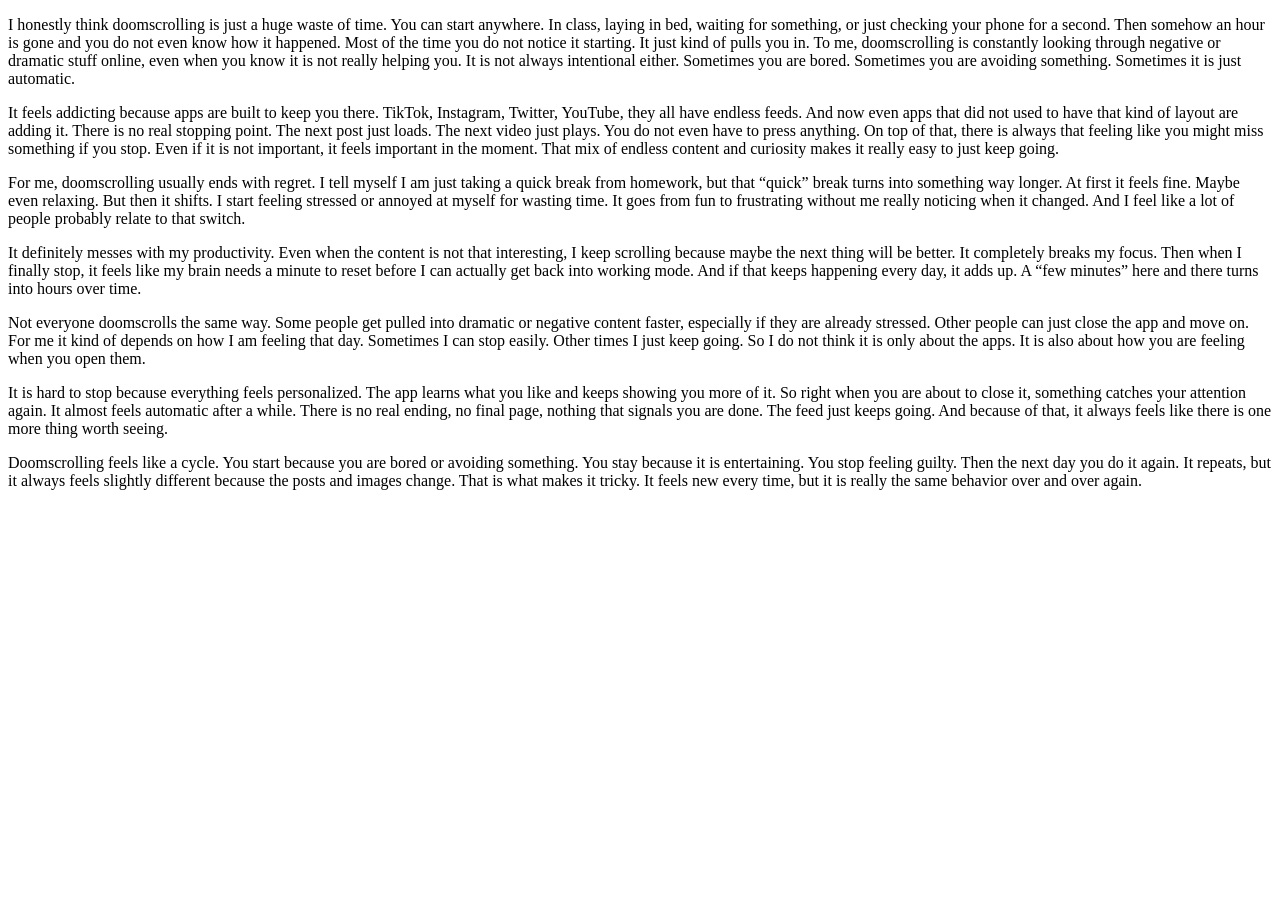
==== index.html @ 5545bef4 "add index.html with initial content on doomscrolling; create random.html for navigation" ====
<!DOCTYPE html>
<html lang="en">

<head>
    <meta charset="UTF-8">
    <meta name="viewport" content="width=device-width, initial-scale=1.0">
    <title>Website Title</title>
    <link rel="stylesheet" href="style.css">
</head>

<body>
    <p>
        I honestly think doomscrolling is just a huge waste of time. You can start anywhere. In class, laying in bed,
        waiting for something, or just checking your phone for a second. Then somehow an hour is gone and you do not
        even
        know how it happened. Most of the time you do not notice it starting. It just kind of pulls you in. To me,
        doomscrolling is constantly looking through negative or dramatic stuff online, even when you know it is not
        really
        helping you. It is not always intentional either. Sometimes you are bored. Sometimes you are avoiding something.
        Sometimes it is just automatic.
    </p>


    <p>
        It feels addicting because apps are built to keep you there. TikTok, Instagram, Twitter, YouTube, they all have
        endless feeds. And now even apps that did not used to have that kind of layout are adding it. There is no real
        stopping point. The next post just loads. The next video just plays. You do not even have to press anything. On
        top
        of that, there is always that feeling like you might miss something if you stop. Even if it is not important, it
        feels important in the moment. That mix of endless content and curiosity makes it really easy to just keep
        going.
    </p>

    <p>
        For me, doomscrolling usually ends with regret. I tell myself I am just taking a quick break from homework, but
        that
        “quick” break turns into something way longer. At first it feels fine. Maybe even relaxing. But then it shifts.
        I
        start feeling stressed or annoyed at myself for wasting time. It goes from fun to frustrating without me really
        noticing when it changed. And I feel like a lot of people probably relate to that switch.
    </p>




    <p>
        It definitely messes with my productivity. Even when the content is not that interesting, I keep scrolling
        because
        maybe the next thing will be better. It completely breaks my focus. Then when I finally stop, it feels like my
        brain
        needs a minute to reset before I can actually get back into working mode. And if that keeps happening every day,
        it
        adds up. A “few minutes” here and there turns into hours over time.

    </p>


    <p>
        Not everyone doomscrolls the same way. Some people get pulled into dramatic or negative content faster,
        especially
        if they are already stressed. Other people can just close the app and move on. For me it kind of depends on how
        I am
        feeling that day. Sometimes I can stop easily. Other times I just keep going. So I do not think it is only about
        the
        apps. It is also about how you are feeling when you open them.

    </p>


    <p>
        It is hard to stop because everything feels personalized. The app learns what you like and keeps showing you
        more of
        it. So right when you are about to close it, something catches your attention again. It almost feels automatic
        after
        a while. There is no real ending, no final page, nothing that signals you are done. The feed just keeps going.
        And
        because of that, it always feels like there is one more thing worth seeing.
    </p>

    <p>
        Doomscrolling feels like a cycle. You start because you are bored or avoiding something. You stay because it is
        entertaining. You stop feeling guilty. Then the next day you do it again. It repeats, but it always feels
        slightly
        different because the posts and images change. That is what makes it tricky. It feels new every time, but it is
        really the same behavior over and over again.
    </p>


</body>

</html>
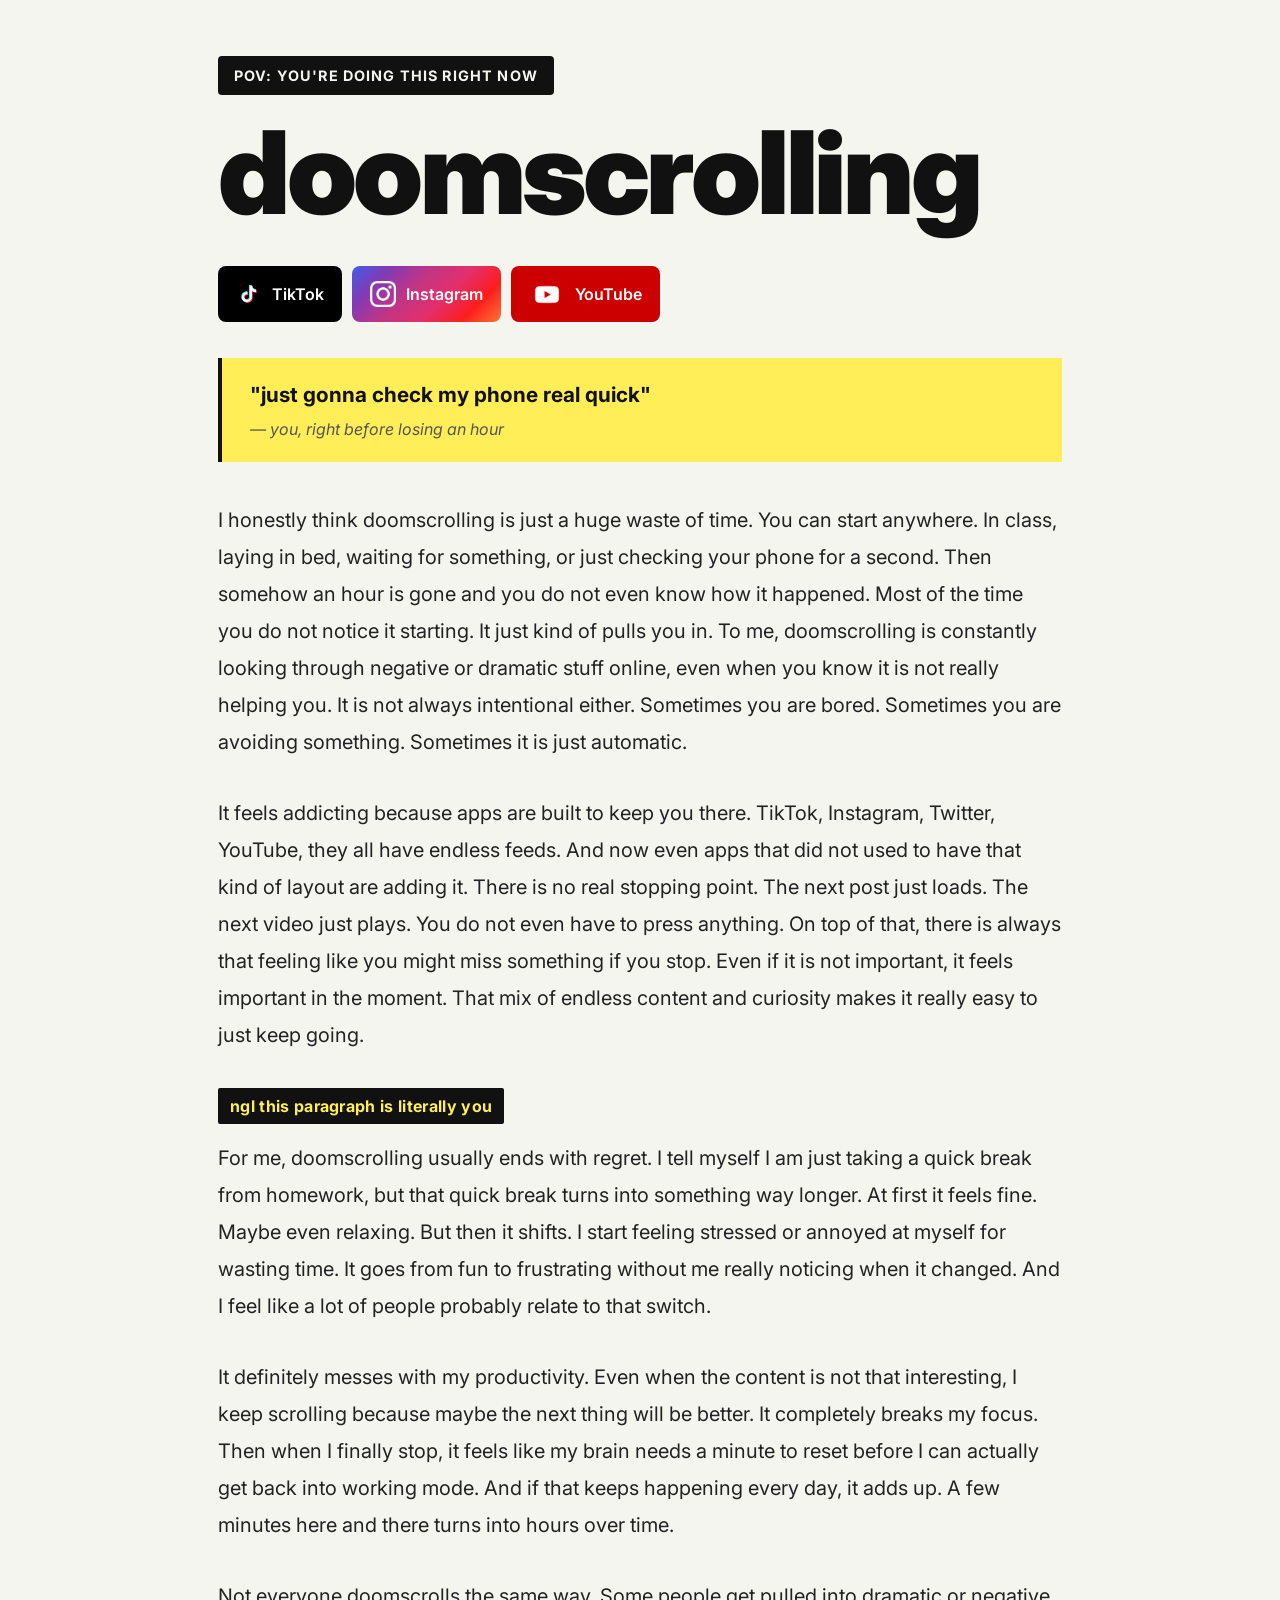
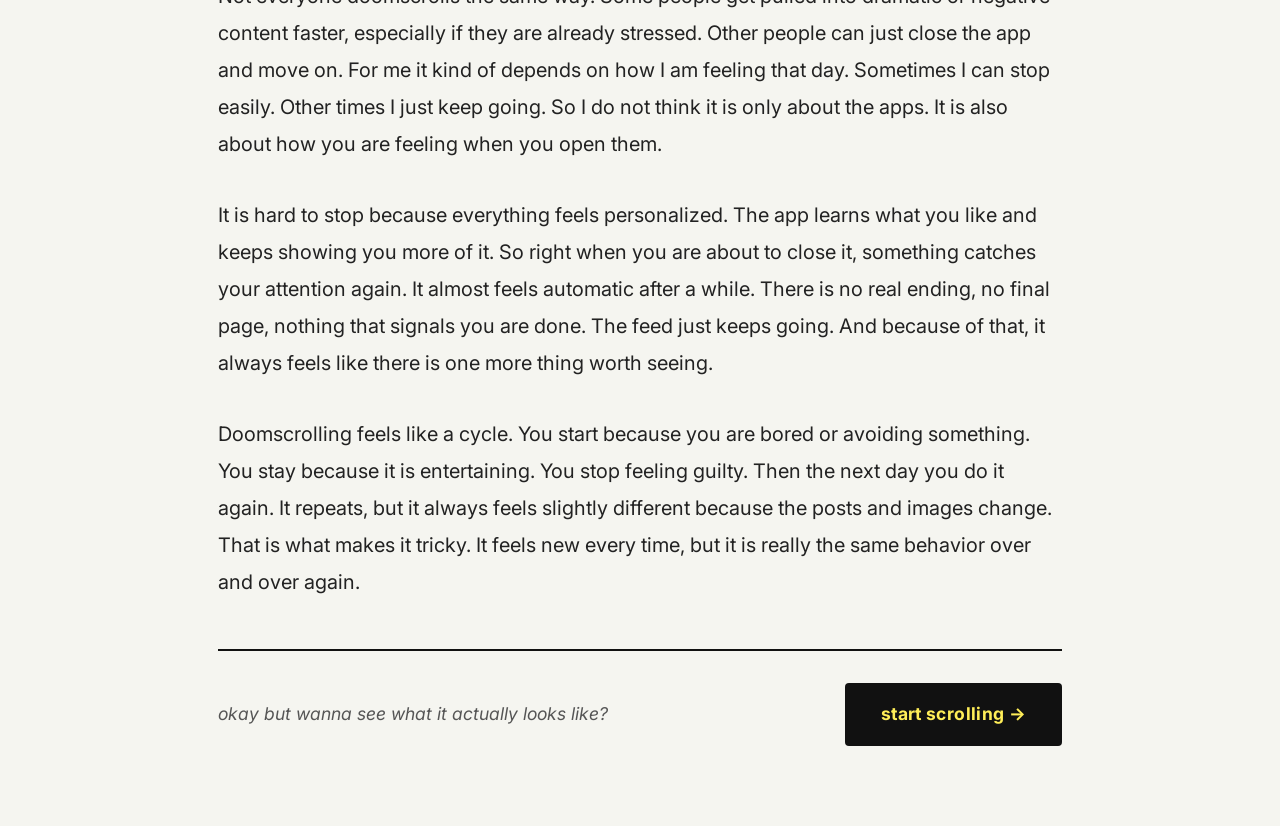
==== commit 1c84d92a: "Add new features and styles for random content generation - Added logos for TikTok and YouTube. - Cr" ====
--- a/index.html
+++ b/index.html
@@ -1,91 +1,103 @@
 <!DOCTYPE html>
 <html lang="en">
-
 <head>
     <meta charset="UTF-8">
     <meta name="viewport" content="width=device-width, initial-scale=1.0">
-    <title>Website Title</title>
+    <title>doomscrolling</title>
     <link rel="stylesheet" href="style.css">
 </head>
+<body>
 
-<body>
-    <p>
-        I honestly think doomscrolling is just a huge waste of time. You can start anywhere. In class, laying in bed,
-        waiting for something, or just checking your phone for a second. Then somehow an hour is gone and you do not
-        even
-        know how it happened. Most of the time you do not notice it starting. It just kind of pulls you in. To me,
-        doomscrolling is constantly looking through negative or dramatic stuff online, even when you know it is not
-        really
-        helping you. It is not always intentional either. Sometimes you are bored. Sometimes you are avoiding something.
-        Sometimes it is just automatic.
-    </p>
+    <div class="page">
 
+        <div class="top-label">pov: you're doing this right now</div>
 
-    <p>
-        It feels addicting because apps are built to keep you there. TikTok, Instagram, Twitter, YouTube, they all have
-        endless feeds. And now even apps that did not used to have that kind of layout are adding it. There is no real
-        stopping point. The next post just loads. The next video just plays. You do not even have to press anything. On
-        top
-        of that, there is always that feeling like you might miss something if you stop. Even if it is not important, it
-        feels important in the moment. That mix of endless content and curiosity makes it really easy to just keep
-        going.
-    </p>
+        <h1>doomscrolling</h1>
 
-    <p>
-        For me, doomscrolling usually ends with regret. I tell myself I am just taking a quick break from homework, but
-        that
-        “quick” break turns into something way longer. At first it feels fine. Maybe even relaxing. But then it shifts.
-        I
-        start feeling stressed or annoyed at myself for wasting time. It goes from fun to frustrating without me really
-        noticing when it changed. And I feel like a lot of people probably relate to that switch.
-    </p>
+        <div class="logos">
+            <div class="app-badge tiktok">
+                <img src="logo/tictok.png" alt="TikTok">
+                TikTok
+            </div>
+            <div class="app-badge instagram">
+                <img src="logo/instagram.png" alt="Instagram">
+                Instagram
+            </div>
+            <div class="app-badge youtube">
+                <img src="logo/youtube.png" alt="YouTube">
+                YouTube
+            </div>
+        </div>
 
+        <div class="callout">
+            "just gonna check my phone real quick"
+            <span class="callout-sub">— you, right before losing an hour</span>
+        </div>
 
+        <div class="essay">
 
+            <p>
+                I honestly think doomscrolling is just a huge waste of time. You can start anywhere. In class, laying in bed,
+                waiting for something, or just checking your phone for a second. Then somehow an hour is gone and you do not
+                even know how it happened. Most of the time you do not notice it starting. It just kind of pulls you in. To me,
+                doomscrolling is constantly looking through negative or dramatic stuff online, even when you know it is not really
+                helping you. It is not always intentional either. Sometimes you are bored. Sometimes you are avoiding something.
+                Sometimes it is just automatic.
+            </p>
 
-    <p>
-        It definitely messes with my productivity. Even when the content is not that interesting, I keep scrolling
-        because
-        maybe the next thing will be better. It completely breaks my focus. Then when I finally stop, it feels like my
-        brain
-        needs a minute to reset before I can actually get back into working mode. And if that keeps happening every day,
-        it
-        adds up. A “few minutes” here and there turns into hours over time.
+            <p>
+                It feels addicting because apps are built to keep you there. TikTok, Instagram, Twitter, YouTube, they all have
+                endless feeds. And now even apps that did not used to have that kind of layout are adding it. There is no real
+                stopping point. The next post just loads. The next video just plays. You do not even have to press anything. On
+                top of that, there is always that feeling like you might miss something if you stop. Even if it is not important, it
+                feels important in the moment. That mix of endless content and curiosity makes it really easy to just keep going.
+            </p>
 
-    </p>
+            <div class="inline-meme">ngl this paragraph is literally you</div>
 
+            <p>
+                For me, doomscrolling usually ends with regret. I tell myself I am just taking a quick break from homework, but
+                that quick break turns into something way longer. At first it feels fine. Maybe even relaxing. But then it shifts.
+                I start feeling stressed or annoyed at myself for wasting time. It goes from fun to frustrating without me really
+                noticing when it changed. And I feel like a lot of people probably relate to that switch.
+            </p>
 
-    <p>
-        Not everyone doomscrolls the same way. Some people get pulled into dramatic or negative content faster,
-        especially
-        if they are already stressed. Other people can just close the app and move on. For me it kind of depends on how
-        I am
-        feeling that day. Sometimes I can stop easily. Other times I just keep going. So I do not think it is only about
-        the
-        apps. It is also about how you are feeling when you open them.
+            <p>
+                It definitely messes with my productivity. Even when the content is not that interesting, I keep scrolling because
+                maybe the next thing will be better. It completely breaks my focus. Then when I finally stop, it feels like my brain
+                needs a minute to reset before I can actually get back into working mode. And if that keeps happening every day, it
+                adds up. A few minutes here and there turns into hours over time.
+            </p>
 
-    </p>
+            <p>
+                Not everyone doomscrolls the same way. Some people get pulled into dramatic or negative content faster,
+                especially if they are already stressed. Other people can just close the app and move on. For me it kind of depends
+                on how I am feeling that day. Sometimes I can stop easily. Other times I just keep going. So I do not think it is
+                only about the apps. It is also about how you are feeling when you open them.
+            </p>
 
+            <p>
+                It is hard to stop because everything feels personalized. The app learns what you like and keeps showing you more
+                of it. So right when you are about to close it, something catches your attention again. It almost feels automatic
+                after a while. There is no real ending, no final page, nothing that signals you are done. The feed just keeps going.
+                And because of that, it always feels like there is one more thing worth seeing.
+            </p>
 
-    <p>
-        It is hard to stop because everything feels personalized. The app learns what you like and keeps showing you
-        more of
-        it. So right when you are about to close it, something catches your attention again. It almost feels automatic
-        after
-        a while. There is no real ending, no final page, nothing that signals you are done. The feed just keeps going.
-        And
-        because of that, it always feels like there is one more thing worth seeing.
-    </p>
+            <p>
+                Doomscrolling feels like a cycle. You start because you are bored or avoiding something. You stay because it is
+                entertaining. You stop feeling guilty. Then the next day you do it again. It repeats, but it always feels slightly
+                different because the posts and images change. That is what makes it tricky. It feels new every time, but it is
+                really the same behavior over and over again.
+            </p>
 
-    <p>
-        Doomscrolling feels like a cycle. You start because you are bored or avoiding something. You stay because it is
-        entertaining. You stop feeling guilty. Then the next day you do it again. It repeats, but it always feels
-        slightly
-        different because the posts and images change. That is what makes it tricky. It feels new every time, but it is
-        really the same behavior over and over again.
-    </p>
+        </div>
 
+        <div class="bottom-cta">
+            <p class="cta-label">okay but wanna see what it actually looks like?</p>
+            <a href="random.html" class="next-btn">start scrolling →</a>
+        </div>
+
+    </div>
 
 </body>
-
-</html>+</html>
--- a/style.css
+++ b/style.css
@@ -0,0 +1,166 @@
+@import url('https://fonts.googleapis.com/css2?family=Inter:ital,wght@0,400;0,500;0,700;0,900;1,400&display=swap');
+
+*,
+*::before,
+*::after {
+    box-sizing: border-box;
+    margin: 0;
+    padding: 0;
+}
+
+body {
+    background: #f5f5f0;
+    color: #111;
+    font-family: 'Inter', system-ui, sans-serif;
+    font-size: 1rem;
+    line-height: 1.75;
+    min-height: 100vh;
+}
+
+.page {
+    max-width: 900px;
+    margin: 0 auto;
+    padding: 56px 28px 80px;
+}
+
+.top-label {
+    display: inline-block;
+    background: #111;
+    color: #f5f5f0;
+    font-size: 0.9rem;
+    font-weight: 700;
+    letter-spacing: 0.08em;
+    text-transform: uppercase;
+    padding: 7px 16px;
+    border-radius: 4px;
+    margin-bottom: 20px;
+}
+
+h1 {
+    font-size: clamp(3rem, 9vw, 7.5rem);
+    font-weight: 900;
+    line-height: 1;
+    letter-spacing: -0.03em;
+    margin-bottom: 36px;
+    color: #111;
+}
+
+.logos {
+    display: flex;
+    gap: 10px;
+    flex-wrap: wrap;
+    margin-bottom: 36px;
+}
+
+.app-badge {
+    display: inline-flex;
+    align-items: center;
+    gap: 10px;
+    padding: 10px 18px;
+    border-radius: 8px;
+    font-size: 1rem;
+    font-weight: 600;
+}
+
+.app-badge img {
+    width: 26px;
+    height: 26px;
+    flex-shrink: 0;
+    object-fit: contain;
+}
+
+.app-badge.tiktok {
+    background: #000;
+    color: #fff;
+}
+
+.app-badge.instagram {
+    background: linear-gradient(135deg, #405de6, #833ab4, #c13584, #e1306c, #fd1d1d, #f77737);
+    color: #fff;
+}
+
+.app-badge.youtube {
+    background: #cc0000;
+    color: #fff;
+}
+
+.app-badge.youtube img {
+    filter: brightness(0) invert(1);
+    width: 36px;
+    height: 36px;
+}
+
+.callout {
+    background: #ffee58;
+    border-left: 4px solid #111;
+    padding: 22px 28px;
+    margin-bottom: 40px;
+    font-weight: 700;
+    font-size: 1.3rem;
+    line-height: 1.4;
+    color: #111;
+}
+
+.callout-sub {
+    display: block;
+    font-weight: 400;
+    font-size: 1rem;
+    margin-top: 8px;
+    color: #555;
+    font-style: italic;
+}
+
+.essay p {
+    margin-bottom: 1.7em;
+    color: #222;
+    font-size: 1.25rem;
+    line-height: 1.85;
+}
+
+.inline-meme {
+    display: inline-block;
+    background: #111;
+    color: #ffee58;
+    font-size: 1rem;
+    font-weight: 700;
+    padding: 4px 12px;
+    border-radius: 2px;
+    margin-bottom: 1em;
+    letter-spacing: 0.02em;
+}
+
+.bottom-cta {
+    margin-top: 48px;
+    padding-top: 32px;
+    border-top: 2px solid #111;
+    display: flex;
+    align-items: center;
+    justify-content: space-between;
+    flex-wrap: wrap;
+    gap: 16px;
+}
+
+.cta-label {
+    font-size: 1.1rem;
+    color: #555;
+    font-style: italic;
+}
+
+.next-btn {
+    display: inline-block;
+    background: #111;
+    color: #ffee58;
+    font-family: inherit;
+    font-size: 1.1rem;
+    font-weight: 700;
+    padding: 16px 36px;
+    border-radius: 4px;
+    text-decoration: none;
+    letter-spacing: 0.02em;
+    transition: background 0.15s, transform 0.15s;
+}
+
+.next-btn:hover {
+    background: #333;
+    transform: translateX(3px);
+}
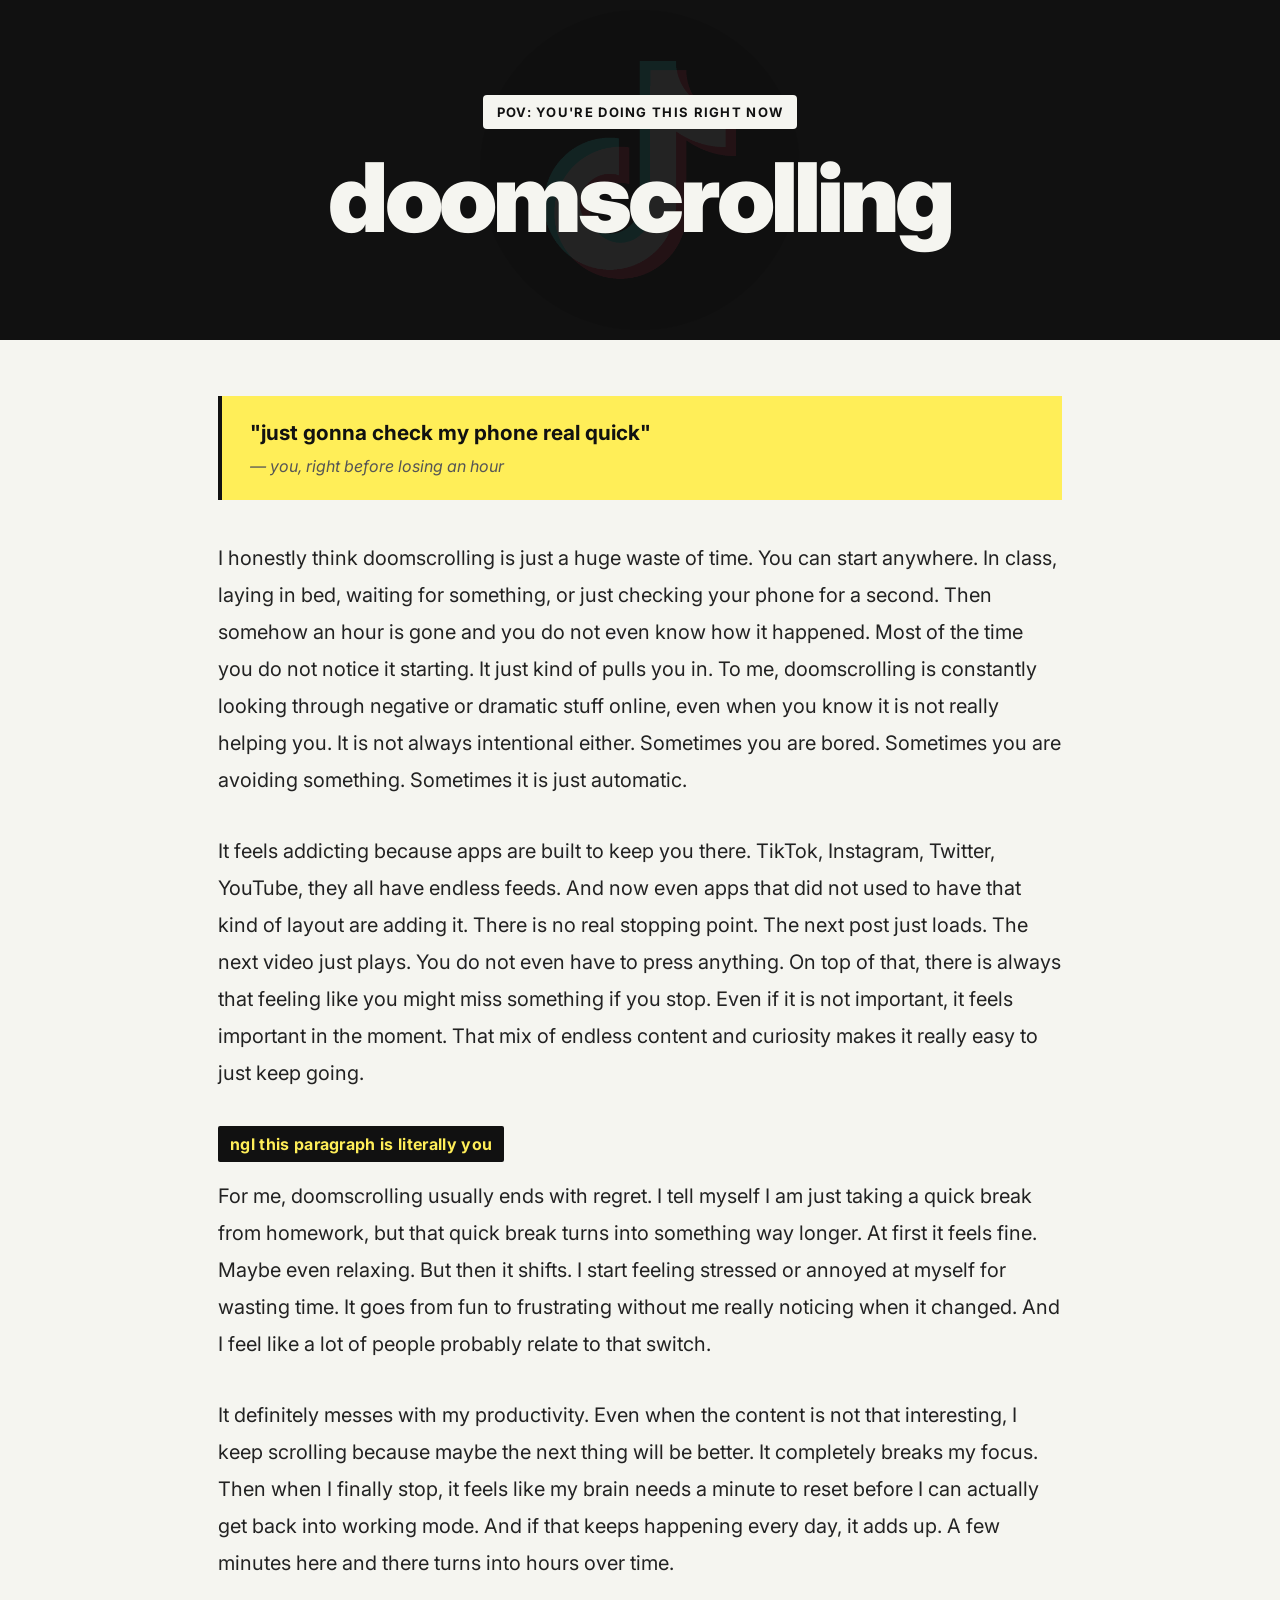
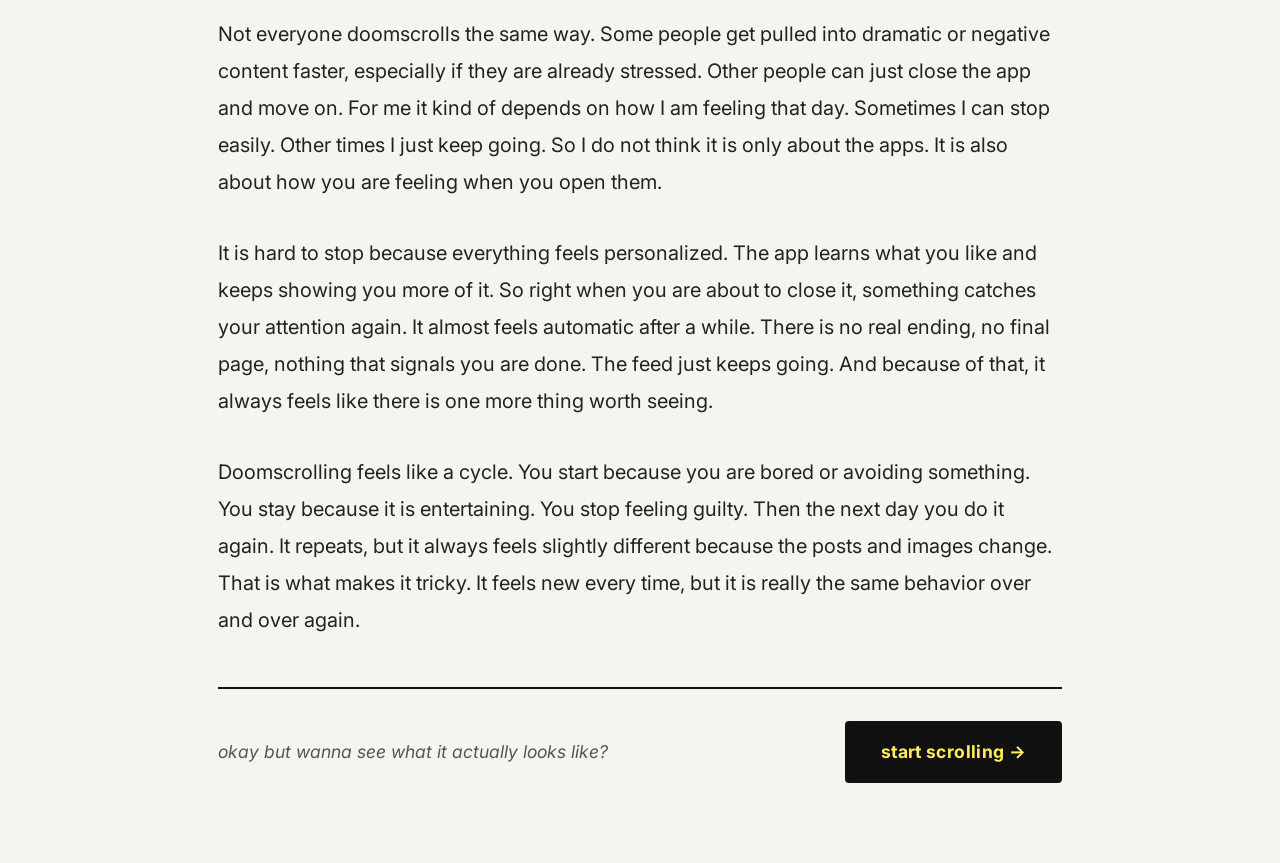
==== commit 5a5ad123: "Add YouTube logo image to logos directory" ====
--- a/index.html
+++ b/index.html
@@ -8,26 +8,19 @@
 </head>
 <body>
 
+    <div class="hero">
+        <div class="logo-slideshow">
+            <img src="logo/tictok.png" alt="TikTok" class="slide active">
+            <img src="logo/instagram.png" alt="Instagram" class="slide">
+            <img src="logo/youtube.png" alt="YouTube" class="slide">
+        </div>
+        <div class="hero-content">
+            <div class="top-label">pov: you're doing this right now</div>
+            <h1>doomscrolling</h1>
+        </div>
+    </div>
+
     <div class="page">
-
-        <div class="top-label">pov: you're doing this right now</div>
-
-        <h1>doomscrolling</h1>
-
-        <div class="logos">
-            <div class="app-badge tiktok">
-                <img src="logo/tictok.png" alt="TikTok">
-                TikTok
-            </div>
-            <div class="app-badge instagram">
-                <img src="logo/instagram.png" alt="Instagram">
-                Instagram
-            </div>
-            <div class="app-badge youtube">
-                <img src="logo/youtube.png" alt="YouTube">
-                YouTube
-            </div>
-        </div>
 
         <div class="callout">
             "just gonna check my phone real quick"
@@ -94,10 +87,21 @@
 
         <div class="bottom-cta">
             <p class="cta-label">okay but wanna see what it actually looks like?</p>
-            <a href="random.html" class="next-btn">start scrolling →</a>
+            <a href="doomscrolling.html" class="next-btn">start scrolling →</a>
         </div>
 
     </div>
 
+    <script>
+        const slides = document.querySelectorAll('.logo-slideshow .slide');
+        if (slides.length > 0) {
+            let current = 0;
+            setInterval(() => {
+                slides[current].classList.remove('active');
+                current = (current + 1) % slides.length;
+                slides[current].classList.add('active');
+            }, 1800);
+        }
+    </script>
 </body>
 </html>
--- a/style.css
+++ b/style.css
@@ -12,82 +12,76 @@
     background: #f5f5f0;
     color: #111;
     font-family: 'Inter', system-ui, sans-serif;
-    font-size: 1rem;
+    font-size: 16px;
     line-height: 1.75;
     min-height: 100vh;
+}
+
+.hero {
+    position: relative;
+    width: 100%;
+    background: #111;
+    overflow: hidden;
+    display: flex;
+    align-items: center;
+    justify-content: center;
+    min-height: 340px;
+    padding: 64px 28px;
+    margin-bottom: 56px;
+}
+
+.logo-slideshow {
+    position: absolute;
+    inset: 0;
+    display: flex;
+    align-items: center;
+    justify-content: center;
+}
+
+.logo-slideshow .slide {
+    position: absolute;
+    width: 320px;
+    height: 320px;
+    object-fit: contain;
+    opacity: 0;
+    transition: opacity 1s ease;
+}
+
+.logo-slideshow .slide.active {
+    opacity: 0.08;
+}
+
+.hero-content {
+    position: relative;
+    z-index: 1;
+    text-align: center;
+}
+
+.top-label {
+    display: inline-block;
+    background: #f5f5f0;
+    color: #111;
+    font-size: 13px;
+    font-weight: 700;
+    letter-spacing: 0.1em;
+    text-transform: uppercase;
+    padding: 6px 14px;
+    border-radius: 4px;
+    margin-bottom: 20px;
+}
+
+h1 {
+    font-size: 96px;
+    font-weight: 900;
+    line-height: 1;
+    letter-spacing: -0.04em;
+    color: #f5f5f0;
 }
 
 .page {
     max-width: 900px;
     margin: 0 auto;
-    padding: 56px 28px 80px;
-}
-
-.top-label {
-    display: inline-block;
-    background: #111;
-    color: #f5f5f0;
-    font-size: 0.9rem;
-    font-weight: 700;
-    letter-spacing: 0.08em;
-    text-transform: uppercase;
-    padding: 7px 16px;
-    border-radius: 4px;
-    margin-bottom: 20px;
-}
-
-h1 {
-    font-size: clamp(3rem, 9vw, 7.5rem);
-    font-weight: 900;
-    line-height: 1;
-    letter-spacing: -0.03em;
-    margin-bottom: 36px;
-    color: #111;
-}
-
-.logos {
-    display: flex;
-    gap: 10px;
-    flex-wrap: wrap;
-    margin-bottom: 36px;
-}
-
-.app-badge {
-    display: inline-flex;
-    align-items: center;
-    gap: 10px;
-    padding: 10px 18px;
-    border-radius: 8px;
-    font-size: 1rem;
-    font-weight: 600;
-}
-
-.app-badge img {
-    width: 26px;
-    height: 26px;
-    flex-shrink: 0;
-    object-fit: contain;
-}
-
-.app-badge.tiktok {
-    background: #000;
-    color: #fff;
-}
-
-.app-badge.instagram {
-    background: linear-gradient(135deg, #405de6, #833ab4, #c13584, #e1306c, #fd1d1d, #f77737);
-    color: #fff;
-}
-
-.app-badge.youtube {
-    background: #cc0000;
-    color: #fff;
-}
-
-.app-badge.youtube img {
-    filter: brightness(0) invert(1);
-    width: 36px;
-    height: 36px;
+    padding: 0 28px 80px;
 }
 
 .callout {
@@ -96,7 +90,7 @@
     padding: 22px 28px;
     margin-bottom: 40px;
     font-weight: 700;
-    font-size: 1.3rem;
+    font-size: 20.8px;
     line-height: 1.4;
     color: #111;
 }
@@ -104,7 +98,7 @@
 .callout-sub {
     display: block;
     font-weight: 400;
-    font-size: 1rem;
+    font-size: 16px;
     margin-top: 8px;
     color: #555;
     font-style: italic;
@@ -113,7 +107,7 @@
 .essay p {
     margin-bottom: 1.7em;
     color: #222;
-    font-size: 1.25rem;
+    font-size: 20px;
     line-height: 1.85;
 }
 
@@ -121,7 +115,7 @@
     display: inline-block;
     background: #111;
     color: #ffee58;
-    font-size: 1rem;
+    font-size: 16px;
     font-weight: 700;
     padding: 4px 12px;
     border-radius: 2px;
@@ -141,7 +135,7 @@
 }
 
 .cta-label {
-    font-size: 1.1rem;
+    font-size: 17.6px;
     color: #555;
     font-style: italic;
 }
@@ -151,7 +145,7 @@
     background: #111;
     color: #ffee58;
     font-family: inherit;
-    font-size: 1.1rem;
+    font-size: 17.6px;
     font-weight: 700;
     padding: 16px 36px;
     border-radius: 4px;
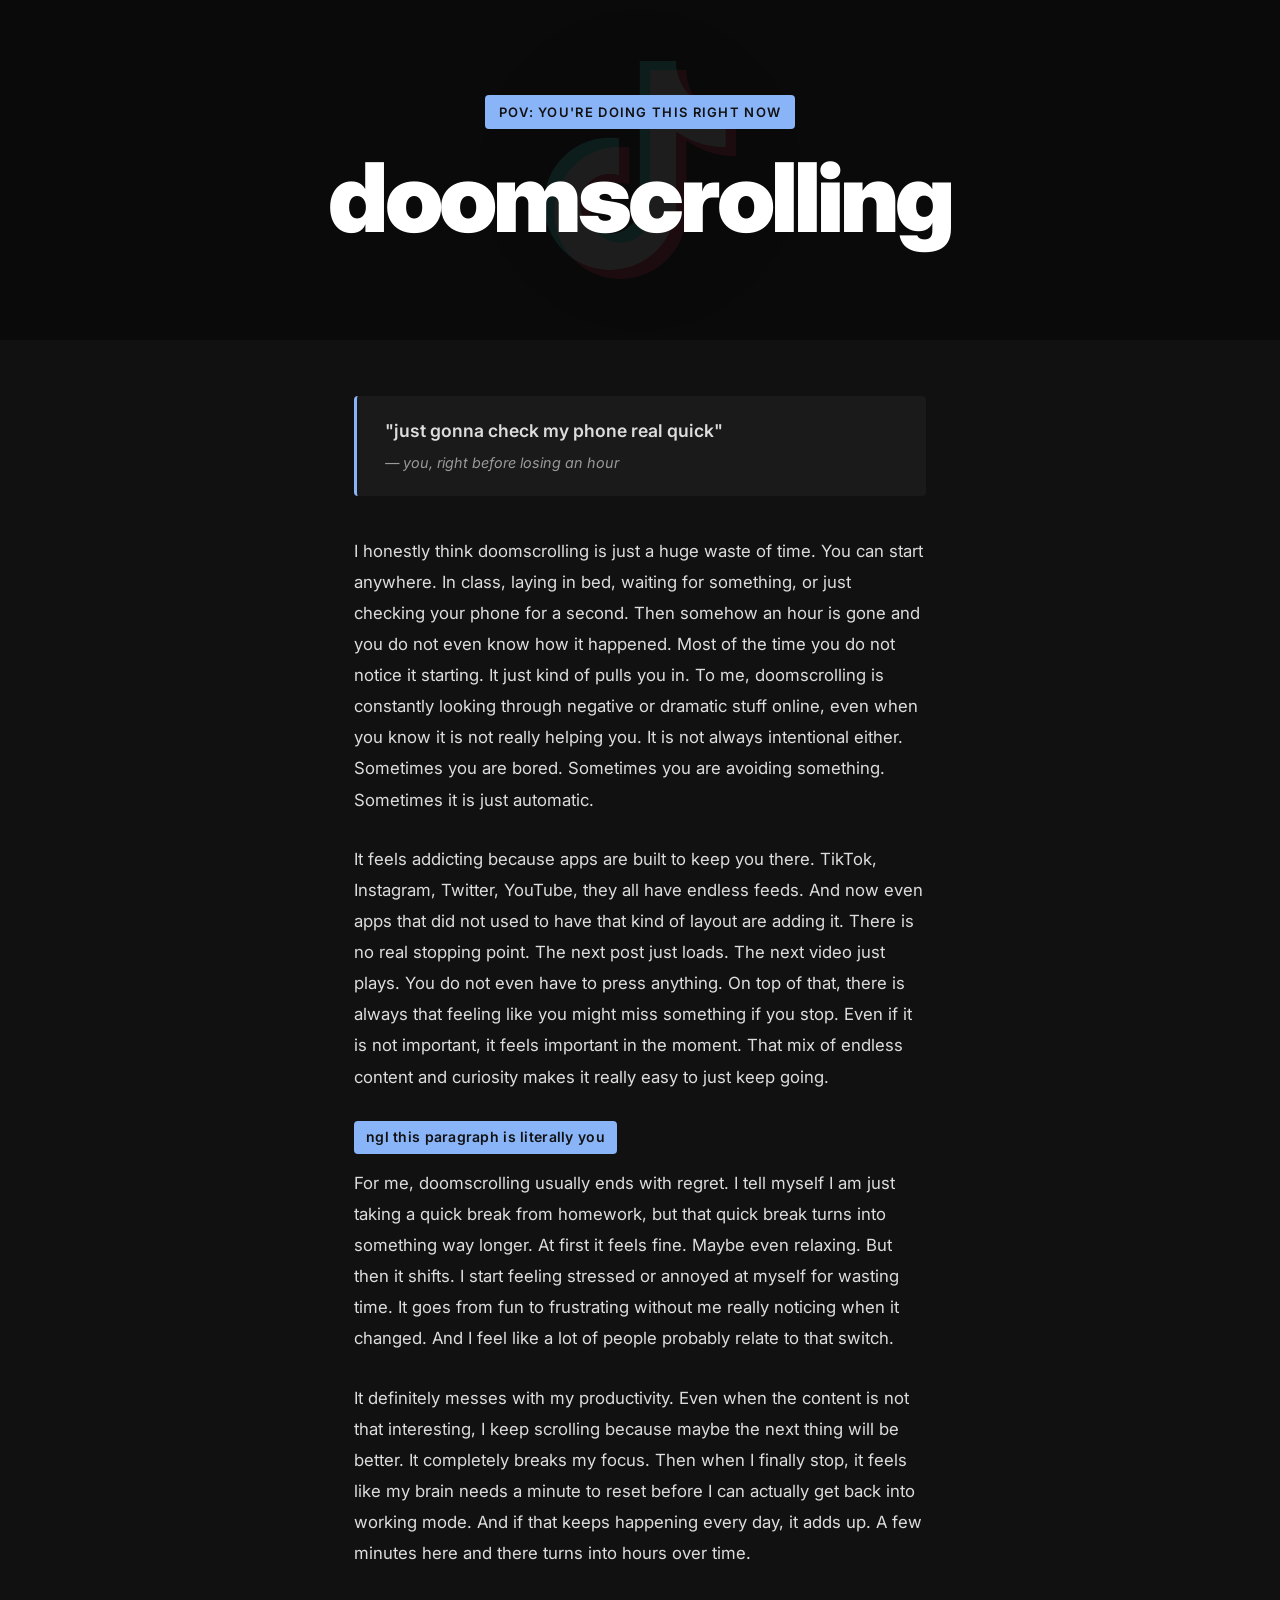
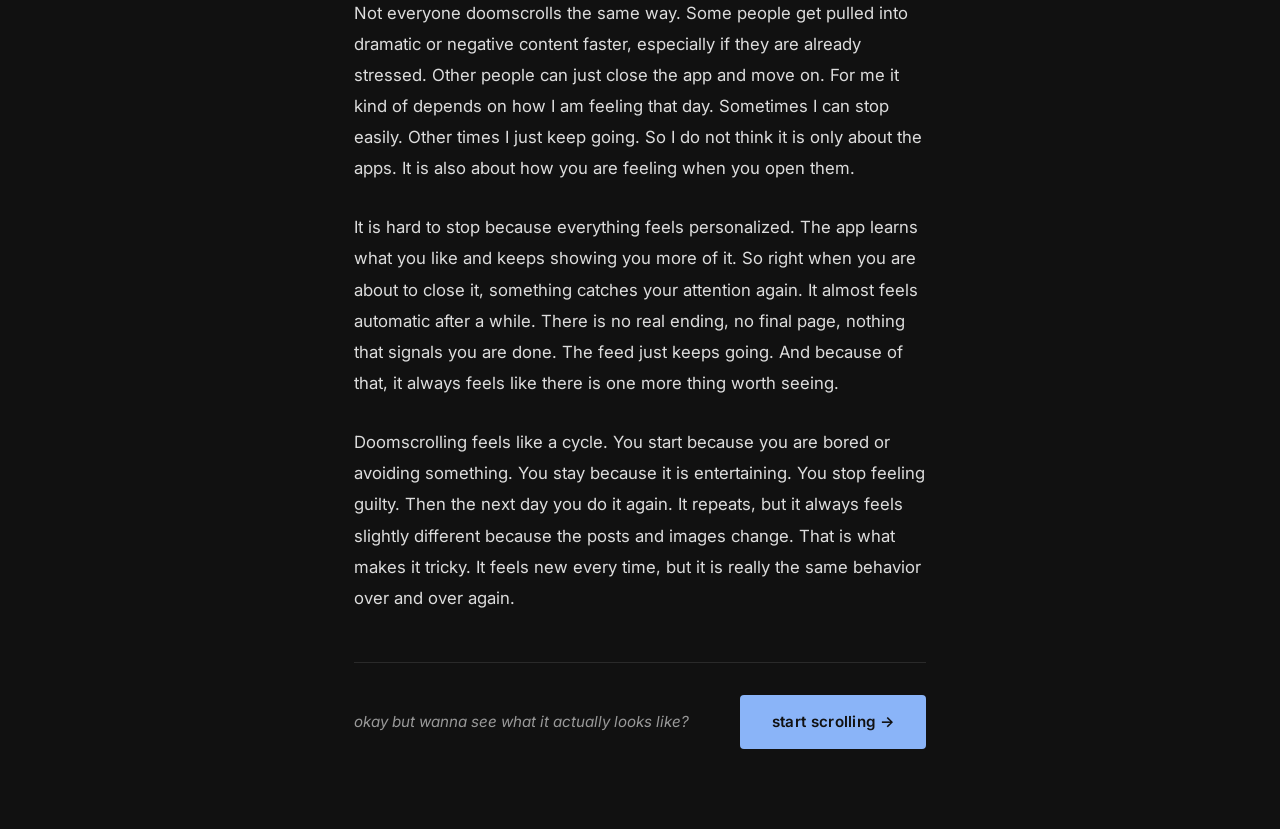
==== commit b783b17c: "Add floating upload button and update styles; replace style.css with index.css" ====
--- a/index.html
+++ b/index.html
@@ -4,7 +4,7 @@
     <meta charset="UTF-8">
     <meta name="viewport" content="width=device-width, initial-scale=1.0">
     <title>doomscrolling</title>
-    <link rel="stylesheet" href="style.css">
+    <link rel="stylesheet" href="index.css">
 </head>
 <body>
 
@@ -13,6 +13,8 @@
             <img src="logo/tictok.png" alt="TikTok" class="slide active">
             <img src="logo/instagram.png" alt="Instagram" class="slide">
             <img src="logo/youtube.png" alt="YouTube" class="slide">
+            <img src="logo/x.png" alt="x" class="slide">
+            <img src="logos/facebook.png" alt="facebook" class="slide">
         </div>
         <div class="hero-content">
             <div class="top-label">pov: you're doing this right now</div>
--- a/index.css
+++ b/index.css
@@ -0,0 +1,170 @@
+@import url('https://fonts.googleapis.com/css2?family=Inter:wght@400;500;600;700;900&display=swap');
+
+*,
+*::before,
+*::after {
+    box-sizing: border-box;
+    margin: 0;
+    padding: 0;
+}
+
+:root {
+    --bg: #111;
+    --white: #ddd;
+    --accent: #8ab4f8;
+    --gray: #999;
+    --dark: #1a1a1a;
+    --font: 'Inter', system-ui, sans-serif;
+}
+
+body {
+    background: var(--bg);
+    color: var(--white);
+    font-family: var(--font);
+    font-size: 16px;
+    line-height: 1.75;
+    min-height: 100vh;
+}
+
+.hero {
+    position: relative;
+    width: 100%;
+    background: #0a0a0a;
+    overflow: hidden;
+    display: flex;
+    align-items: center;
+    justify-content: center;
+    min-height: 340px;
+    padding: 64px 28px;
+    margin-bottom: 56px;
+}
+
+.logo-slideshow {
+    position: absolute;
+    inset: 0;
+    display: flex;
+    align-items: center;
+    justify-content: center;
+}
+
+.logo-slideshow .slide {
+    position: absolute;
+    width: 320px;
+    height: 320px;
+    object-fit: contain;
+    opacity: 0;
+    transition: opacity 1s ease;
+}
+
+.logo-slideshow .slide.active {
+    opacity: 0.08;
+}
+
+.hero-content {
+    position: relative;
+    z-index: 1;
+    text-align: center;
+}
+
+.top-label {
+    display: inline-block;
+    background: var(--accent);
+    color: var(--bg);
+    font-size: 13px;
+    font-weight: 600;
+    letter-spacing: 0.1em;
+    text-transform: uppercase;
+    padding: 6px 14px;
+    border-radius: 4px;
+    margin-bottom: 20px;
+}
+
+h1 {
+    font-size: 96px;
+    font-weight: 900;
+    line-height: 1;
+    letter-spacing: -0.04em;
+    color: #fff;
+}
+
+.page {
+    max-width: 620px;
+    margin: 0 auto;
+    padding: 0 24px 80px;
+}
+
+.callout {
+    background: var(--dark);
+    border-left: 3px solid var(--accent);
+    padding: 22px 28px;
+    margin-bottom: 40px;
+    font-weight: 600;
+    font-size: 1.1rem;
+    line-height: 1.5;
+    color: var(--white);
+    border-radius: 4px;
+}
+
+.callout-sub {
+    display: block;
+    font-weight: 400;
+    font-size: 0.9rem;
+    margin-top: 8px;
+    color: var(--gray);
+    font-style: italic;
+}
+
+.essay p {
+    margin-bottom: 1.7em;
+    color: var(--white);
+    font-size: 1.05rem;
+    line-height: 1.85;
+}
+
+.inline-meme {
+    display: inline-block;
+    background: var(--accent);
+    color: var(--bg);
+    font-size: 14px;
+    font-weight: 600;
+    padding: 4px 12px;
+    border-radius: 4px;
+    margin-bottom: 1em;
+    letter-spacing: 0.02em;
+}
+
+.bottom-cta {
+    margin-top: 48px;
+    padding-top: 32px;
+    border-top: 1px solid #2a2a2a;
+    display: flex;
+    align-items: center;
+    justify-content: space-between;
+    flex-wrap: wrap;
+    gap: 16px;
+}
+
+.cta-label {
+    font-size: 0.95rem;
+    color: var(--gray);
+    font-style: italic;
+}
+
+.next-btn {
+    display: inline-block;
+    background: var(--accent);
+    color: var(--bg);
+    font-family: inherit;
+    font-size: 0.95rem;
+    font-weight: 600;
+    padding: 14px 32px;
+    border-radius: 4px;
+    text-decoration: none;
+    letter-spacing: 0.02em;
+    transition: opacity 0.15s, transform 0.15s;
+}
+
+.next-btn:hover {
+    opacity: 0.85;
+    transform: translateX(3px);
+}
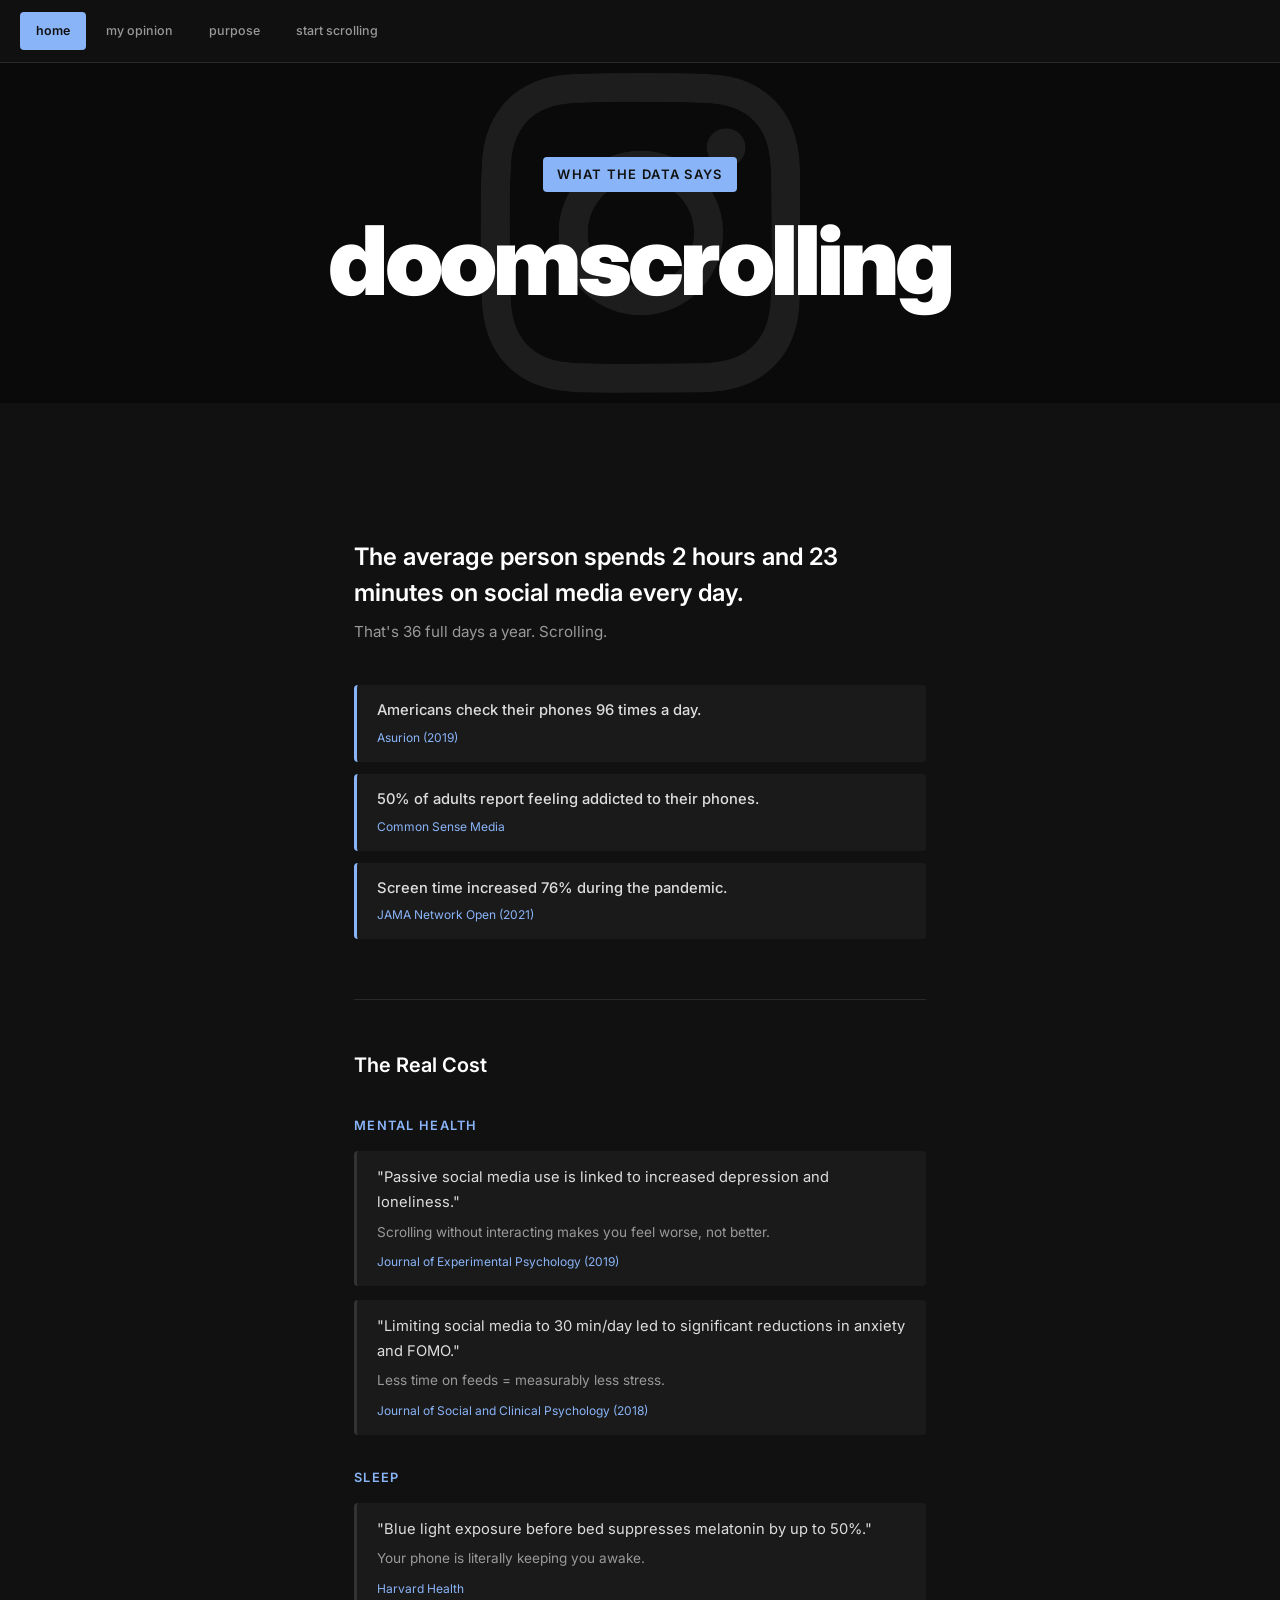
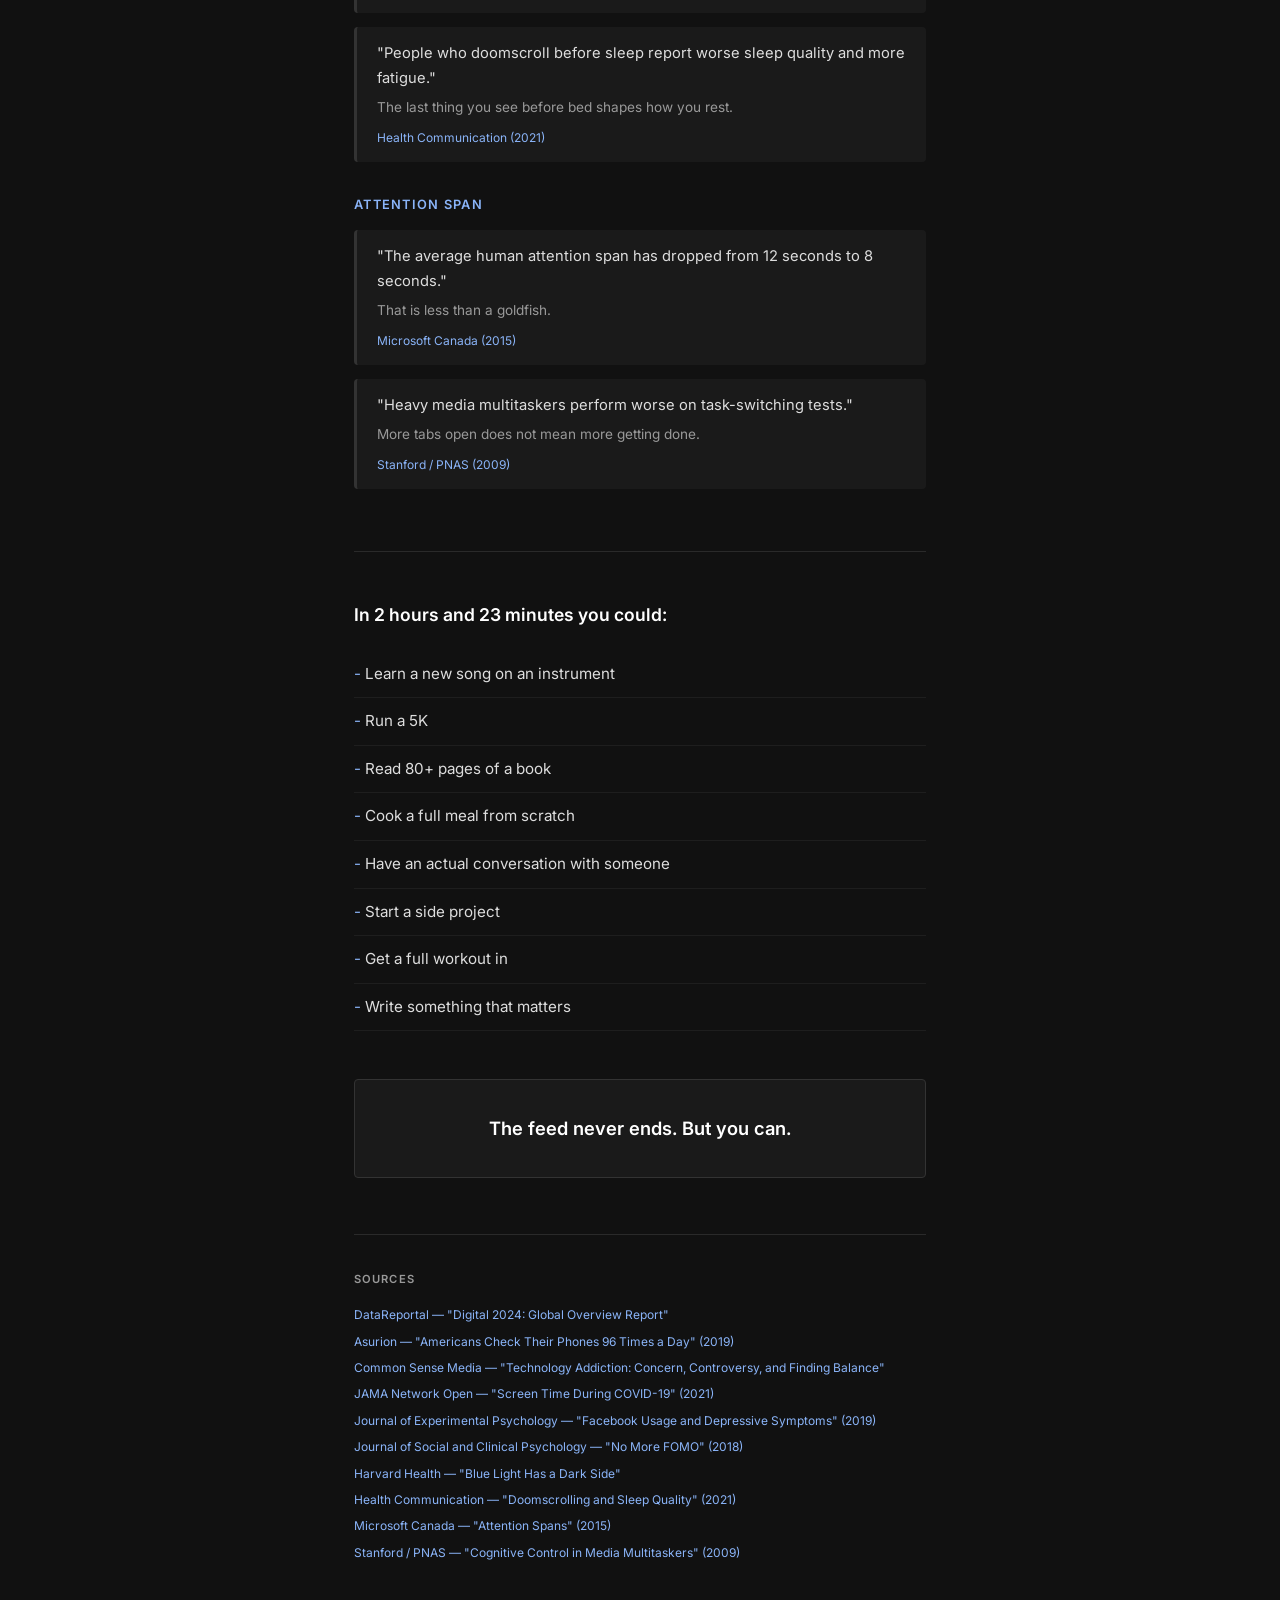
==== commit da85813a: "Refactor styles and structure: consolidate CSS, remove unused files, and create new opinion and purp" ====
--- a/index.html
+++ b/index.html
@@ -4,95 +4,128 @@
     <meta charset="UTF-8">
     <meta name="viewport" content="width=device-width, initial-scale=1.0">
     <title>doomscrolling</title>
-    <link rel="stylesheet" href="index.css">
+    <link rel="stylesheet" href="styles/shared.css">
+    <link rel="stylesheet" href="styles/index.css">
 </head>
 <body>
 
+    <nav class="top-nav">
+        <a href="index.html" class="nav-link active">home</a>
+        <a href="opinion.html" class="nav-link">my opinion</a>
+        <a href="purpose.html" class="nav-link">purpose</a>
+        <a href="doomscrolling.html" class="nav-link">start scrolling</a>
+    </nav>
+
     <div class="hero">
         <div class="logo-slideshow">
-            <img src="logo/tictok.png" alt="TikTok" class="slide active">
-            <img src="logo/instagram.png" alt="Instagram" class="slide">
-            <img src="logo/youtube.png" alt="YouTube" class="slide">
-            <img src="logo/x.png" alt="x" class="slide">
+            <img src="logos/tictok.png" alt="TikTok" class="slide active">
+            <img src="logos/instagram.png" alt="Instagram" class="slide">
+            <img src="logos/youtube.png" alt="YouTube" class="slide">
+            <img src="logos/x.png" alt="x" class="slide">
             <img src="logos/facebook.png" alt="facebook" class="slide">
         </div>
         <div class="hero-content">
-            <div class="top-label">pov: you're doing this right now</div>
+            <div class="top-label">what the data says</div>
             <h1>doomscrolling</h1>
         </div>
     </div>
 
-    <div class="page">
+    <div class="page-container">
 
-        <div class="callout">
-            "just gonna check my phone real quick"
-            <span class="callout-sub">— you, right before losing an hour</span>
+        <!-- Section 1: The Wake-Up Call -->
+        <div class="hero-section">
+            <div class="hero-stat">The average person spends 2 hours and 23 minutes on social media every day.</div>
+            <div class="hero-sub">That's 36 full days a year. Scrolling.</div>
+
+            <div class="stat-block">
+                <div class="stat-text">Americans check their phones 96 times a day.</div>
+                <div class="stat-source"><a href="https://www.asurion.com/connect/tech-blog/tech-usage/" target="_blank" rel="noopener">Asurion (2019)</a></div>
+            </div>
+            <div class="stat-block">
+                <div class="stat-text">50% of adults report feeling addicted to their phones.</div>
+                <div class="stat-source"><a href="https://www.commonsensemedia.org/research/technology-addiction-concern-controversy-and-finding-balance" target="_blank" rel="noopener">Common Sense Media</a></div>
+            </div>
+            <div class="stat-block">
+                <div class="stat-text">Screen time increased 76% during the pandemic.</div>
+                <div class="stat-source"><a href="https://jamanetwork.com/journals/jamanetworkopen/fullarticle/2785493" target="_blank" rel="noopener">JAMA Network Open (2021)</a></div>
+            </div>
         </div>
 
-        <div class="essay">
+        <!-- Section 2: The Real Cost -->
+        <div class="cost-section">
+            <div class="section-title">The Real Cost</div>
 
-            <p>
-                I honestly think doomscrolling is just a huge waste of time. You can start anywhere. In class, laying in bed,
-                waiting for something, or just checking your phone for a second. Then somehow an hour is gone and you do not
-                even know how it happened. Most of the time you do not notice it starting. It just kind of pulls you in. To me,
-                doomscrolling is constantly looking through negative or dramatic stuff online, even when you know it is not really
-                helping you. It is not always intentional either. Sometimes you are bored. Sometimes you are avoiding something.
-                Sometimes it is just automatic.
-            </p>
+            <div class="sub-topic">Mental Health</div>
+            <div class="research-block">
+                <div class="research-text">"Passive social media use is linked to increased depression and loneliness."</div>
+                <div class="research-detail">Scrolling without interacting makes you feel worse, not better.</div>
+                <div class="research-source"><a href="https://doi.org/10.1037/xge0000600" target="_blank" rel="noopener">Journal of Experimental Psychology (2019)</a></div>
+            </div>
+            <div class="research-block">
+                <div class="research-text">"Limiting social media to 30 min/day led to significant reductions in anxiety and FOMO."</div>
+                <div class="research-detail">Less time on feeds = measurably less stress.</div>
+                <div class="research-source"><a href="https://guilfordjournals.com/doi/10.1521/jscp.2018.37.10.751" target="_blank" rel="noopener">Journal of Social and Clinical Psychology (2018)</a></div>
+            </div>
 
-            <p>
-                It feels addicting because apps are built to keep you there. TikTok, Instagram, Twitter, YouTube, they all have
-                endless feeds. And now even apps that did not used to have that kind of layout are adding it. There is no real
-                stopping point. The next post just loads. The next video just plays. You do not even have to press anything. On
-                top of that, there is always that feeling like you might miss something if you stop. Even if it is not important, it
-                feels important in the moment. That mix of endless content and curiosity makes it really easy to just keep going.
-            </p>
+            <div class="sub-topic">Sleep</div>
+            <div class="research-block">
+                <div class="research-text">"Blue light exposure before bed suppresses melatonin by up to 50%."</div>
+                <div class="research-detail">Your phone is literally keeping you awake.</div>
+                <div class="research-source"><a href="https://www.health.harvard.edu/staying-healthy/blue-light-has-a-dark-side" target="_blank" rel="noopener">Harvard Health</a></div>
+            </div>
+            <div class="research-block">
+                <div class="research-text">"People who doomscroll before sleep report worse sleep quality and more fatigue."</div>
+                <div class="research-detail">The last thing you see before bed shapes how you rest.</div>
+                <div class="research-source"><a href="https://doi.org/10.1080/10410236.2021.1987612" target="_blank" rel="noopener">Health Communication (2021)</a></div>
+            </div>
 
-            <div class="inline-meme">ngl this paragraph is literally you</div>
-
-            <p>
-                For me, doomscrolling usually ends with regret. I tell myself I am just taking a quick break from homework, but
-                that quick break turns into something way longer. At first it feels fine. Maybe even relaxing. But then it shifts.
-                I start feeling stressed or annoyed at myself for wasting time. It goes from fun to frustrating without me really
-                noticing when it changed. And I feel like a lot of people probably relate to that switch.
-            </p>
-
-            <p>
-                It definitely messes with my productivity. Even when the content is not that interesting, I keep scrolling because
-                maybe the next thing will be better. It completely breaks my focus. Then when I finally stop, it feels like my brain
-                needs a minute to reset before I can actually get back into working mode. And if that keeps happening every day, it
-                adds up. A few minutes here and there turns into hours over time.
-            </p>
-
-            <p>
-                Not everyone doomscrolls the same way. Some people get pulled into dramatic or negative content faster,
-                especially if they are already stressed. Other people can just close the app and move on. For me it kind of depends
-                on how I am feeling that day. Sometimes I can stop easily. Other times I just keep going. So I do not think it is
-                only about the apps. It is also about how you are feeling when you open them.
-            </p>
-
-            <p>
-                It is hard to stop because everything feels personalized. The app learns what you like and keeps showing you more
-                of it. So right when you are about to close it, something catches your attention again. It almost feels automatic
-                after a while. There is no real ending, no final page, nothing that signals you are done. The feed just keeps going.
-                And because of that, it always feels like there is one more thing worth seeing.
-            </p>
-
-            <p>
-                Doomscrolling feels like a cycle. You start because you are bored or avoiding something. You stay because it is
-                entertaining. You stop feeling guilty. Then the next day you do it again. It repeats, but it always feels slightly
-                different because the posts and images change. That is what makes it tricky. It feels new every time, but it is
-                really the same behavior over and over again.
-            </p>
-
+            <div class="sub-topic">Attention Span</div>
+            <div class="research-block">
+                <div class="research-text">"The average human attention span has dropped from 12 seconds to 8 seconds."</div>
+                <div class="research-detail">That is less than a goldfish.</div>
+                <div class="research-source"><a href="https://www.microsoft.com/en-us/research/" target="_blank" rel="noopener">Microsoft Canada (2015)</a></div>
+            </div>
+            <div class="research-block">
+                <div class="research-text">"Heavy media multitaskers perform worse on task-switching tests."</div>
+                <div class="research-detail">More tabs open does not mean more getting done.</div>
+                <div class="research-source"><a href="https://doi.org/10.1073/pnas.0903620106" target="_blank" rel="noopener">Stanford / PNAS (2009)</a></div>
+            </div>
         </div>
 
-        <div class="bottom-cta">
-            <p class="cta-label">okay but wanna see what it actually looks like?</p>
-            <a href="doomscrolling.html" class="next-btn">start scrolling →</a>
+        <!-- Section 3: Take Back Your Time -->
+        <div class="reframe-header">In 2 hours and 23 minutes you could:</div>
+        <ul class="reframe-list">
+            <li>Learn a new song on an instrument</li>
+            <li>Run a 5K</li>
+            <li>Read 80+ pages of a book</li>
+            <li>Cook a full meal from scratch</li>
+            <li>Have an actual conversation with someone</li>
+            <li>Start a side project</li>
+            <li>Get a full workout in</li>
+            <li>Write something that matters</li>
+        </ul>
+
+        <div class="closing-statement">The feed never ends. But you can.</div>
+
+        <!-- Sources -->
+        <div class="sources-section">
+            <div class="sources-badge">SOURCES</div>
+            <ol class="sources-list">
+                <li><a href="https://datareportal.com/reports/digital-2024-global-overview-report" target="_blank" rel="noopener">DataReportal — "Digital 2024: Global Overview Report"</a></li>
+                <li><a href="https://www.asurion.com/connect/tech-blog/tech-usage/" target="_blank" rel="noopener">Asurion — "Americans Check Their Phones 96 Times a Day" (2019)</a></li>
+                <li><a href="https://www.commonsensemedia.org/research/technology-addiction-concern-controversy-and-finding-balance" target="_blank" rel="noopener">Common Sense Media — "Technology Addiction: Concern, Controversy, and Finding Balance"</a></li>
+                <li><a href="https://jamanetwork.com/journals/jamanetworkopen/fullarticle/2785493" target="_blank" rel="noopener">JAMA Network Open — "Screen Time During COVID-19" (2021)</a></li>
+                <li><a href="https://doi.org/10.1037/xge0000600" target="_blank" rel="noopener">Journal of Experimental Psychology — "Facebook Usage and Depressive Symptoms" (2019)</a></li>
+                <li><a href="https://guilfordjournals.com/doi/10.1521/jscp.2018.37.10.751" target="_blank" rel="noopener">Journal of Social and Clinical Psychology — "No More FOMO" (2018)</a></li>
+                <li><a href="https://www.health.harvard.edu/staying-healthy/blue-light-has-a-dark-side" target="_blank" rel="noopener">Harvard Health — "Blue Light Has a Dark Side"</a></li>
+                <li><a href="https://doi.org/10.1080/10410236.2021.1987612" target="_blank" rel="noopener">Health Communication — "Doomscrolling and Sleep Quality" (2021)</a></li>
+                <li><a href="https://www.microsoft.com/en-us/research/" target="_blank" rel="noopener">Microsoft Canada — "Attention Spans" (2015)</a></li>
+                <li><a href="https://doi.org/10.1073/pnas.0903620106" target="_blank" rel="noopener">Stanford / PNAS — "Cognitive Control in Media Multitaskers" (2009)</a></li>
+            </ol>
         </div>
 
     </div>
+
 
     <script>
         const slides = document.querySelectorAll('.logo-slideshow .slide');
--- a/styles/shared.css
+++ b/styles/shared.css
@@ -0,0 +1,84 @@
+@import url('base.css');
+
+/* ── Shared Page Styles ── */
+.page {
+    max-width: 620px;
+    margin: 0 auto;
+    padding: 0 24px 80px;
+}
+
+.callout {
+    background: var(--dark);
+    border-left: 3px solid var(--accent);
+    padding: 22px 28px;
+    margin-bottom: 40px;
+    font-weight: 600;
+    font-size: 1.1rem;
+    line-height: 1.5;
+    color: var(--white);
+    border-radius: 4px;
+}
+
+.callout-sub {
+    display: block;
+    font-weight: 400;
+    font-size: 0.9rem;
+    margin-top: 8px;
+    color: var(--gray);
+    font-style: italic;
+}
+
+.essay p {
+    margin-bottom: 1.7em;
+    color: var(--white);
+    font-size: 1.05rem;
+    line-height: 1.85;
+}
+
+.inline-meme {
+    display: inline-block;
+    background: var(--accent);
+    color: var(--bg);
+    font-size: 14px;
+    font-weight: 600;
+    padding: 4px 12px;
+    border-radius: 4px;
+    margin-bottom: 1em;
+    letter-spacing: 0.02em;
+}
+
+.bottom-cta {
+    margin-top: 48px;
+    padding-top: 32px;
+    border-top: 1px solid #2a2a2a;
+    display: flex;
+    align-items: center;
+    justify-content: space-between;
+    flex-wrap: wrap;
+    gap: 16px;
+}
+
+.cta-label {
+    font-size: 0.95rem;
+    color: var(--gray);
+    font-style: italic;
+}
+
+.next-btn {
+    display: inline-block;
+    background: var(--accent);
+    color: var(--bg);
+    font-family: inherit;
+    font-size: 0.95rem;
+    font-weight: 600;
+    padding: 14px 32px;
+    border-radius: 4px;
+    text-decoration: none;
+    letter-spacing: 0.02em;
+    transition: opacity 0.15s, transform 0.15s;
+}
+
+.next-btn:hover {
+    opacity: 0.85;
+    transform: translateX(3px);
+}
--- a/styles/index.css
+++ b/styles/index.css
@@ -0,0 +1,197 @@
+@import url('base.css');
+
+/* ── Data/Stats Page Specific ── */
+.page-container {
+    max-width: 620px;
+    margin: 0 auto;
+    padding: 0 24px 120px;
+}
+
+/* Hero / Wake-Up Call */
+.hero-section {
+    padding: 80px 0 48px;
+    border-bottom: 1px solid #2a2a2a;
+    margin-bottom: 48px;
+}
+
+.hero-stat {
+    font-size: 1.5rem;
+    font-weight: 600;
+    line-height: 1.5;
+    color: #fff;
+    margin-bottom: 8px;
+}
+
+.hero-sub {
+    font-size: 0.95rem;
+    font-weight: 400;
+    color: var(--gray);
+    margin-bottom: 40px;
+}
+
+.stat-block {
+    border-left: 3px solid var(--accent);
+    padding: 14px 20px;
+    margin-bottom: 12px;
+    background: var(--dark);
+    border-radius: 4px;
+}
+
+.stat-text {
+    font-size: 0.92rem;
+    font-weight: 500;
+    line-height: 1.6;
+    color: var(--white);
+}
+
+.stat-source {
+    font-size: 0.75rem;
+    color: var(--gray);
+    margin-top: 4px;
+}
+
+.stat-source a {
+    color: var(--accent);
+    text-decoration: none;
+}
+
+.stat-source a:hover {
+    text-decoration: underline;
+}
+
+/* The Real Cost */
+.section-title {
+    font-size: 1.25rem;
+    font-weight: 600;
+    color: #fff;
+    margin-bottom: 24px;
+}
+
+.sub-topic {
+    font-size: 0.8rem;
+    font-weight: 600;
+    text-transform: uppercase;
+    letter-spacing: 0.1em;
+    color: var(--accent);
+    margin-top: 32px;
+    margin-bottom: 14px;
+}
+
+.research-block {
+    border-left: 3px solid #333;
+    padding: 14px 20px;
+    margin-bottom: 14px;
+    background: var(--dark);
+    border-radius: 4px;
+}
+
+.research-text {
+    font-size: 0.92rem;
+    font-weight: 400;
+    line-height: 1.7;
+    color: var(--white);
+}
+
+.research-detail {
+    font-size: 0.85rem;
+    color: var(--gray);
+    margin-top: 6px;
+    line-height: 1.6;
+}
+
+.research-source {
+    font-size: 0.75rem;
+    color: #666;
+    margin-top: 8px;
+}
+
+.research-source a {
+    color: var(--accent);
+    text-decoration: none;
+}
+
+.research-source a:hover {
+    text-decoration: underline;
+}
+
+.cost-section {
+    border-bottom: 1px solid #2a2a2a;
+    padding-bottom: 48px;
+    margin-bottom: 48px;
+}
+
+/* Take Back Your Time */
+.reframe-header {
+    font-size: 1.1rem;
+    font-weight: 600;
+    color: #fff;
+    margin-bottom: 20px;
+}
+
+.reframe-list {
+    list-style: none;
+    padding: 0;
+}
+
+.reframe-list li {
+    font-size: 0.95rem;
+    font-weight: 400;
+    color: var(--white);
+    padding: 10px 0;
+    border-bottom: 1px solid #1e1e1e;
+}
+
+.reframe-list li::before {
+    content: "- ";
+    color: var(--accent);
+}
+
+.closing-statement {
+    font-size: 1.15rem;
+    font-weight: 600;
+    color: #fff;
+    text-align: center;
+    margin-top: 48px;
+    padding: 32px 20px;
+    border: 1px solid #333;
+    border-radius: 4px;
+    background: var(--dark);
+}
+
+/* Sources */
+.sources-section {
+    margin-top: 56px;
+    padding-top: 28px;
+    border-top: 1px solid #2a2a2a;
+}
+
+.sources-badge {
+    display: inline-block;
+    font-size: 0.7rem;
+    font-weight: 600;
+    text-transform: uppercase;
+    letter-spacing: 0.1em;
+    color: var(--gray);
+    margin-bottom: 16px;
+}
+
+.sources-list {
+    list-style: none;
+    padding: 0;
+}
+
+.sources-list li {
+    font-size: 0.75rem;
+    color: #666;
+    line-height: 1.7;
+    margin-bottom: 6px;
+}
+
+.sources-list li a {
+    color: var(--accent);
+    text-decoration: none;
+}
+
+.sources-list li a:hover {
+    text-decoration: underline;
+}
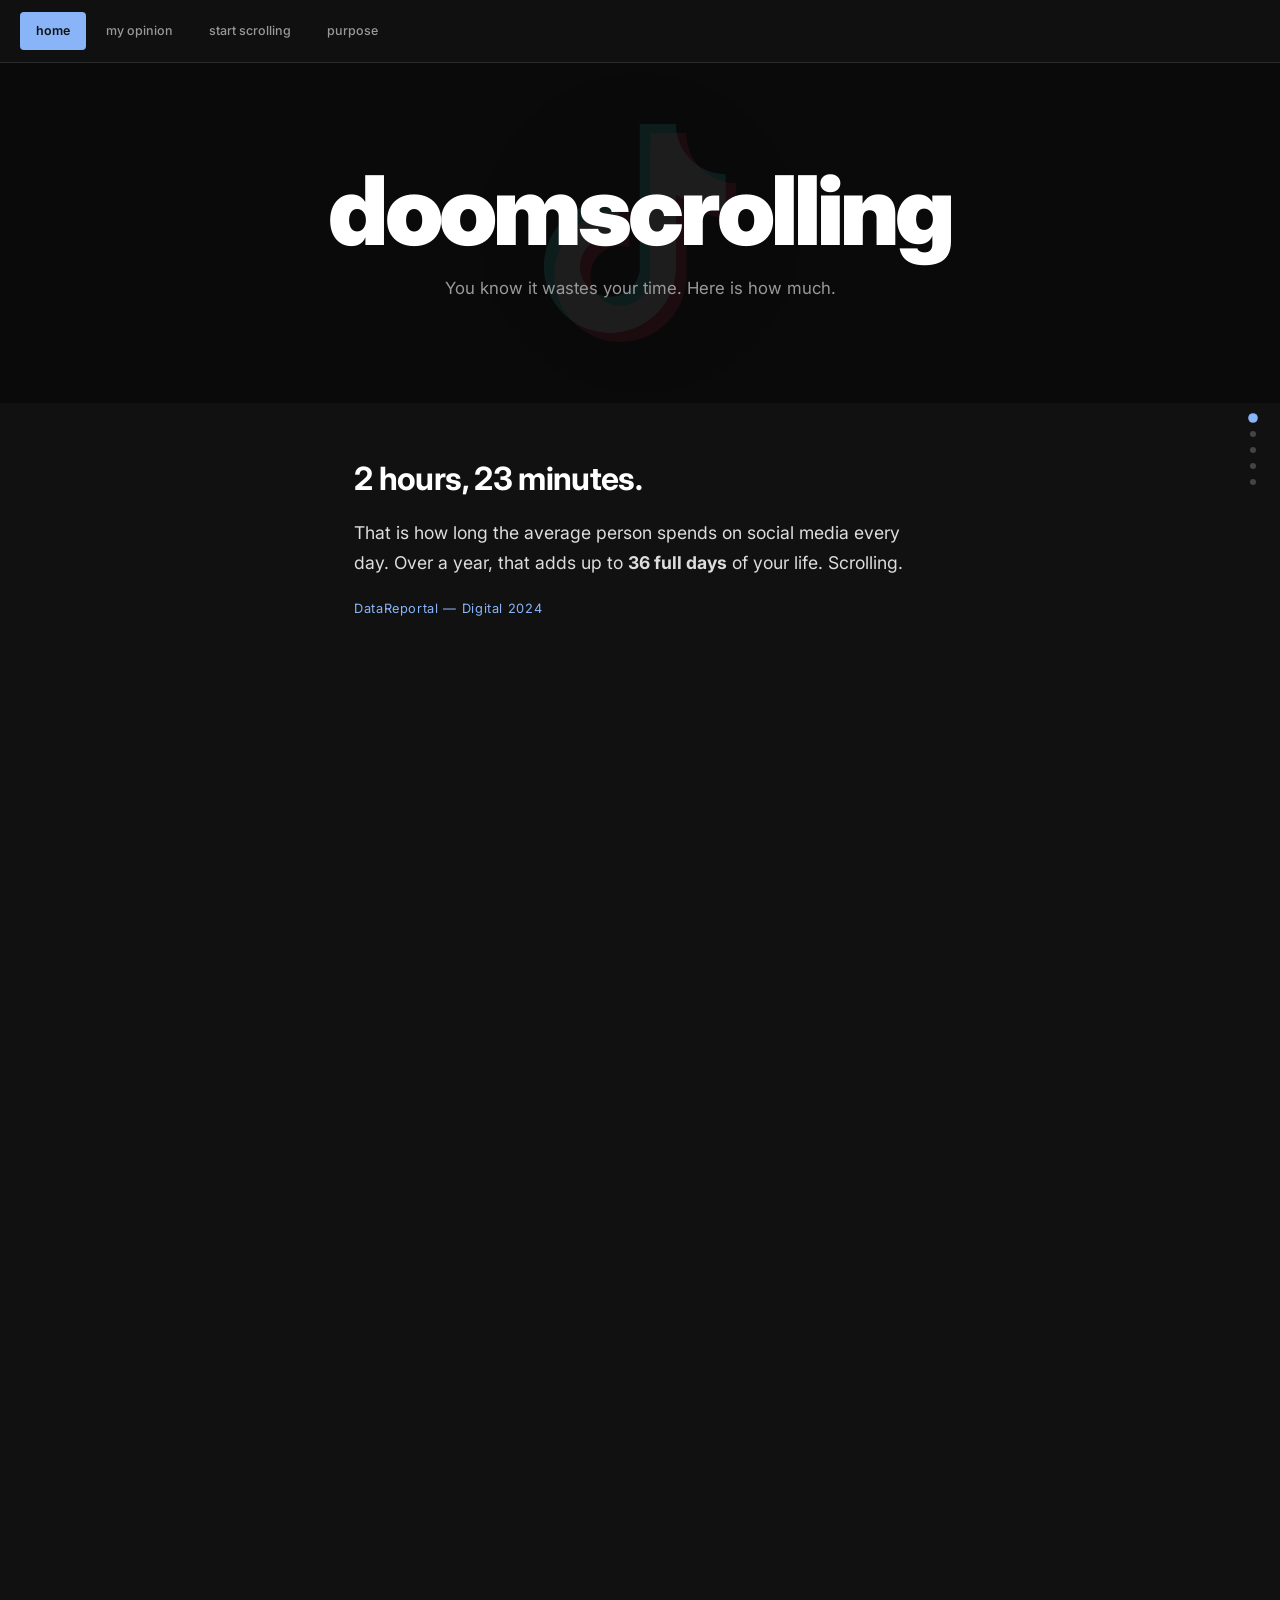
==== commit c81eadb4: "Refactor page structure and styles for improved navigation and user experience - Updated file paths " ====
--- a/index.html
+++ b/index.html
@@ -4,127 +4,161 @@
     <meta charset="UTF-8">
     <meta name="viewport" content="width=device-width, initial-scale=1.0">
     <title>doomscrolling</title>
-    <link rel="stylesheet" href="styles/shared.css">
-    <link rel="stylesheet" href="styles/index.css">
+    <link rel="stylesheet" href="src/styles/shared.css">
+    <link rel="stylesheet" href="src/styles/index.css">
+    <style>
+        .hero {
+            position: sticky;
+            top: var(--nav-height, 45px);
+            z-index: 50;
+            margin-bottom: 0;
+        }
+        .top-nav { z-index: 100; }
+
+        .research-fade { position: relative; }
+        .research-fade .research-slide { height: 100vh; }
+        .research-fade .slide-inner {
+            position: fixed;
+            top: calc(var(--hero-height, 340px) + 120px);
+            left: 50%;
+            transform: translateX(-50%);
+            max-width: 620px;
+            width: calc(100% - 48px);
+            padding: 0 24px;
+            opacity: 0;
+            visibility: hidden;
+            filter: blur(14px);
+            transition: opacity 1.4s ease, visibility 1.4s, filter 1.4s ease;
+            pointer-events: none;
+            z-index: 2;
+            color: var(--white);
+            text-align: left;
+        }
+        .research-fade .research-slide.active .slide-inner {
+            opacity: 1;
+            visibility: visible;
+            filter: blur(0);
+            pointer-events: auto;
+        }
+        .slide-stat {
+            font-size: 2rem;
+            font-weight: 700;
+            line-height: 1.2;
+            color: #fff;
+            margin-bottom: 20px;
+            letter-spacing: -0.02em;
+        }
+        .slide-line {
+            font-size: 1.1rem;
+            color: var(--white);
+            line-height: 1.7;
+            margin-bottom: 20px;
+        }
+        .slide-source {
+            font-size: 0.8rem;
+            color: var(--gray);
+            letter-spacing: 0.05em;
+        }
+        .slide-source a {
+            color: var(--accent);
+            text-decoration: none;
+        }
+        .slide-source a:hover { text-decoration: underline; }
+
+        .research-progress {
+            position: fixed;
+            top: 50%;
+            right: 24px;
+            transform: translateY(-50%);
+            display: flex;
+            flex-direction: column;
+            gap: 10px;
+            z-index: 60;
+            opacity: 0;
+            transition: opacity 0.4s;
+        }
+        .research-progress .dot {
+            width: 6px;
+            height: 6px;
+            border-radius: 50%;
+            background: #444;
+            transition: background 0.3s, transform 0.3s;
+        }
+        .research-progress .dot.active {
+            background: var(--accent);
+            transform: scale(1.6);
+        }
+    </style>
 </head>
 <body>
 
     <nav class="top-nav">
         <a href="index.html" class="nav-link active">home</a>
-        <a href="opinion.html" class="nav-link">my opinion</a>
-        <a href="purpose.html" class="nav-link">purpose</a>
-        <a href="doomscrolling.html" class="nav-link">start scrolling</a>
+        <a href="src/pages/opinion.html" class="nav-link">my opinion</a>
+        <a href="src/pages/doomscrolling.html" class="nav-link">start scrolling</a>
+        <a href="src/pages/purpose.html" class="nav-link">purpose</a>
     </nav>
 
     <div class="hero">
         <div class="logo-slideshow">
-            <img src="logos/tictok.png" alt="TikTok" class="slide active">
-            <img src="logos/instagram.png" alt="Instagram" class="slide">
-            <img src="logos/youtube.png" alt="YouTube" class="slide">
-            <img src="logos/x.png" alt="x" class="slide">
-            <img src="logos/facebook.png" alt="facebook" class="slide">
+            <img src="assets/logos/tictok.png" alt="TikTok" class="slide active">
+            <img src="assets/logos/instagram.png" alt="Instagram" class="slide">
+            <img src="assets/logos/youtube.png" alt="YouTube" class="slide">
+            <img src="assets/logos/x.png" alt="x" class="slide">
+            <img src="assets/logos/facebook.png" alt="facebook" class="slide">
         </div>
         <div class="hero-content">
-            <div class="top-label">what the data says</div>
             <h1>doomscrolling</h1>
+            <p class="hero-intro">You know it wastes your time. Here is how much.</p>
         </div>
     </div>
 
-    <div class="page-container">
-
-        <!-- Section 1: The Wake-Up Call -->
-        <div class="hero-section">
-            <div class="hero-stat">The average person spends 2 hours and 23 minutes on social media every day.</div>
-            <div class="hero-sub">That's 36 full days a year. Scrolling.</div>
-
-            <div class="stat-block">
-                <div class="stat-text">Americans check their phones 96 times a day.</div>
-                <div class="stat-source"><a href="https://www.asurion.com/connect/tech-blog/tech-usage/" target="_blank" rel="noopener">Asurion (2019)</a></div>
-            </div>
-            <div class="stat-block">
-                <div class="stat-text">50% of adults report feeling addicted to their phones.</div>
-                <div class="stat-source"><a href="https://www.commonsensemedia.org/research/technology-addiction-concern-controversy-and-finding-balance" target="_blank" rel="noopener">Common Sense Media</a></div>
-            </div>
-            <div class="stat-block">
-                <div class="stat-text">Screen time increased 76% during the pandemic.</div>
-                <div class="stat-source"><a href="https://jamanetwork.com/journals/jamanetworkopen/fullarticle/2785493" target="_blank" rel="noopener">JAMA Network Open (2021)</a></div>
-            </div>
-        </div>
-
-        <!-- Section 2: The Real Cost -->
-        <div class="cost-section">
-            <div class="section-title">The Real Cost</div>
-
-            <div class="sub-topic">Mental Health</div>
-            <div class="research-block">
-                <div class="research-text">"Passive social media use is linked to increased depression and loneliness."</div>
-                <div class="research-detail">Scrolling without interacting makes you feel worse, not better.</div>
-                <div class="research-source"><a href="https://doi.org/10.1037/xge0000600" target="_blank" rel="noopener">Journal of Experimental Psychology (2019)</a></div>
-            </div>
-            <div class="research-block">
-                <div class="research-text">"Limiting social media to 30 min/day led to significant reductions in anxiety and FOMO."</div>
-                <div class="research-detail">Less time on feeds = measurably less stress.</div>
-                <div class="research-source"><a href="https://guilfordjournals.com/doi/10.1521/jscp.2018.37.10.751" target="_blank" rel="noopener">Journal of Social and Clinical Psychology (2018)</a></div>
-            </div>
-
-            <div class="sub-topic">Sleep</div>
-            <div class="research-block">
-                <div class="research-text">"Blue light exposure before bed suppresses melatonin by up to 50%."</div>
-                <div class="research-detail">Your phone is literally keeping you awake.</div>
-                <div class="research-source"><a href="https://www.health.harvard.edu/staying-healthy/blue-light-has-a-dark-side" target="_blank" rel="noopener">Harvard Health</a></div>
-            </div>
-            <div class="research-block">
-                <div class="research-text">"People who doomscroll before sleep report worse sleep quality and more fatigue."</div>
-                <div class="research-detail">The last thing you see before bed shapes how you rest.</div>
-                <div class="research-source"><a href="https://doi.org/10.1080/10410236.2021.1987612" target="_blank" rel="noopener">Health Communication (2021)</a></div>
-            </div>
-
-            <div class="sub-topic">Attention Span</div>
-            <div class="research-block">
-                <div class="research-text">"The average human attention span has dropped from 12 seconds to 8 seconds."</div>
-                <div class="research-detail">That is less than a goldfish.</div>
-                <div class="research-source"><a href="https://www.microsoft.com/en-us/research/" target="_blank" rel="noopener">Microsoft Canada (2015)</a></div>
-            </div>
-            <div class="research-block">
-                <div class="research-text">"Heavy media multitaskers perform worse on task-switching tests."</div>
-                <div class="research-detail">More tabs open does not mean more getting done.</div>
-                <div class="research-source"><a href="https://doi.org/10.1073/pnas.0903620106" target="_blank" rel="noopener">Stanford / PNAS (2009)</a></div>
-            </div>
-        </div>
-
-        <!-- Section 3: Take Back Your Time -->
-        <div class="reframe-header">In 2 hours and 23 minutes you could:</div>
-        <ul class="reframe-list">
-            <li>Learn a new song on an instrument</li>
-            <li>Run a 5K</li>
-            <li>Read 80+ pages of a book</li>
-            <li>Cook a full meal from scratch</li>
-            <li>Have an actual conversation with someone</li>
-            <li>Start a side project</li>
-            <li>Get a full workout in</li>
-            <li>Write something that matters</li>
-        </ul>
-
-        <div class="closing-statement">The feed never ends. But you can.</div>
-
-        <!-- Sources -->
-        <div class="sources-section">
-            <div class="sources-badge">SOURCES</div>
-            <ol class="sources-list">
-                <li><a href="https://datareportal.com/reports/digital-2024-global-overview-report" target="_blank" rel="noopener">DataReportal — "Digital 2024: Global Overview Report"</a></li>
-                <li><a href="https://www.asurion.com/connect/tech-blog/tech-usage/" target="_blank" rel="noopener">Asurion — "Americans Check Their Phones 96 Times a Day" (2019)</a></li>
-                <li><a href="https://www.commonsensemedia.org/research/technology-addiction-concern-controversy-and-finding-balance" target="_blank" rel="noopener">Common Sense Media — "Technology Addiction: Concern, Controversy, and Finding Balance"</a></li>
-                <li><a href="https://jamanetwork.com/journals/jamanetworkopen/fullarticle/2785493" target="_blank" rel="noopener">JAMA Network Open — "Screen Time During COVID-19" (2021)</a></li>
-                <li><a href="https://doi.org/10.1037/xge0000600" target="_blank" rel="noopener">Journal of Experimental Psychology — "Facebook Usage and Depressive Symptoms" (2019)</a></li>
-                <li><a href="https://guilfordjournals.com/doi/10.1521/jscp.2018.37.10.751" target="_blank" rel="noopener">Journal of Social and Clinical Psychology — "No More FOMO" (2018)</a></li>
-                <li><a href="https://www.health.harvard.edu/staying-healthy/blue-light-has-a-dark-side" target="_blank" rel="noopener">Harvard Health — "Blue Light Has a Dark Side"</a></li>
-                <li><a href="https://doi.org/10.1080/10410236.2021.1987612" target="_blank" rel="noopener">Health Communication — "Doomscrolling and Sleep Quality" (2021)</a></li>
-                <li><a href="https://www.microsoft.com/en-us/research/" target="_blank" rel="noopener">Microsoft Canada — "Attention Spans" (2015)</a></li>
-                <li><a href="https://doi.org/10.1073/pnas.0903620106" target="_blank" rel="noopener">Stanford / PNAS — "Cognitive Control in Media Multitaskers" (2009)</a></li>
-            </ol>
+    <div class="research-fade" id="research">
+
+        <div class="research-slide">
+            <div class="slide-inner">
+                <div class="slide-stat">2 hours, 23 minutes.</div>
+                <p class="slide-line">That is how long the average person spends on social media every day. Over a year, that adds up to <strong>36 full days</strong> of your life. Scrolling.</p>
+                <div class="slide-source"><a href="https://datareportal.com/reports/digital-2024-global-overview-report" target="_blank" rel="noopener">DataReportal — Digital 2024</a></div>
+            </div>
+        </div>
+
+        <div class="research-slide">
+            <div class="slide-inner">
+                <div class="slide-stat">Your brain is being hacked.</div>
+                <p class="slide-line">Social media platforms are engineered by teams of psychologists to keep you scrolling. Infinite scroll, autoplay, notifications — <strong>none of it is accidental</strong>.</p>
+                <div class="slide-source"><a href="https://www.health.harvard.edu/mind-and-mood/doomscrolling-dangers" target="_blank" rel="noopener">Harvard Health — 2024</a></div>
+            </div>
+        </div>
+
+        <div class="research-slide">
+            <div class="slide-inner">
+                <div class="slide-stat">You already knew it was bad. You kept scrolling anyway.</div>
+                <p class="slide-line">That is not weakness — that is by design. The same <strong>dopamine loop</strong> that drives gambling addiction drives your feed.</p>
+                <div class="slide-source"><a href="https://pmc.ncbi.nlm.nih.gov/articles/PMC10074257/" target="_blank" rel="noopener">NIH — 2022</a></div>
+            </div>
+        </div>
+
+        <div class="research-slide">
+            <div class="slide-inner">
+                <div class="slide-stat">The news isn't making you informed. It's making you anxious.</div>
+                <p class="slide-line">Studies show the more you consume, the worse you feel — yet the algorithm keeps serving you <strong>more of exactly what's hurting you</strong>.</p>
+                <div class="slide-source"><a href="https://pmc.ncbi.nlm.nih.gov/articles/PMC9580444/" target="_blank" rel="noopener">Applied Research in Quality of Life — 2023</a></div>
+            </div>
+        </div>
+
+        <div class="research-slide">
+            <div class="slide-inner">
+                <div class="bottom-cta" style="border: none; margin: 0;">
+                    <p class="cta-label">want to hear a personal take on this?</p>
+                    <a href="src/pages/opinion.html" class="next-btn">read my opinion &rarr;</a>
+                </div>
+            </div>
         </div>
 
     </div>
+
+    <div class="research-progress" id="research-progress"></div>
 
 
     <script>
@@ -132,11 +166,51 @@
         if (slides.length > 0) {
             let current = 0;
             setInterval(() => {
-                slides[current].classList.remove('active');
+                const prev = slides[current];
+                prev.classList.remove('active');
+                prev.classList.add('leaving');
+                setTimeout(() => prev.classList.remove('leaving'), 2200);
                 current = (current + 1) % slides.length;
                 slides[current].classList.add('active');
-            }, 1800);
-        }
+            }, 7000);
+        }
+
+        // Fade-swap research
+        const researchSlides = document.querySelectorAll('.research-fade .research-slide');
+        const researchProgress = document.getElementById('research-progress');
+        const hero = document.querySelector('.hero');
+        const nav = document.querySelector('.top-nav');
+
+        function syncHeights() {
+            document.documentElement.style.setProperty('--hero-height', hero.offsetHeight + 'px');
+            document.documentElement.style.setProperty('--nav-height', nav.offsetHeight + 'px');
+        }
+        syncHeights();
+        window.addEventListener('resize', syncHeights);
+
+        researchSlides.forEach(() => {
+            const dot = document.createElement('div');
+            dot.className = 'dot';
+            researchProgress.appendChild(dot);
+        });
+        const researchDots = researchProgress.querySelectorAll('.dot');
+
+        function updateResearchActive() {
+            let activeIdx = 0;
+            researchSlides.forEach((s, i) => {
+                const rect = s.getBoundingClientRect();
+                if (rect.top <= 1 && rect.bottom > 1) {
+                    activeIdx = i;
+                }
+            });
+            researchSlides.forEach((s, i) => s.classList.toggle('active', i === activeIdx));
+            researchDots.forEach((d, i) => d.classList.toggle('active', i === activeIdx));
+            researchProgress.style.opacity = '1';
+        }
+
+        window.addEventListener('scroll', updateResearchActive, { passive: true });
+        window.addEventListener('resize', updateResearchActive);
+        updateResearchActive();
     </script>
 </body>
 </html>
--- a/src/styles/shared.css
+++ b/src/styles/shared.css
@@ -0,0 +1,84 @@
+@import url('base.css');
+
+/* ── Shared Page Styles ── */
+.page {
+    max-width: 620px;
+    margin: 0 auto;
+    padding: 0 24px 80px;
+}
+
+.callout {
+    background: var(--dark);
+    border-left: 3px solid var(--accent);
+    padding: 22px 28px;
+    margin-bottom: 40px;
+    font-weight: 600;
+    font-size: 1.1rem;
+    line-height: 1.5;
+    color: var(--white);
+    border-radius: 4px;
+}
+
+.callout-sub {
+    display: block;
+    font-weight: 400;
+    font-size: 0.9rem;
+    margin-top: 8px;
+    color: var(--gray);
+    font-style: italic;
+}
+
+.essay p {
+    margin-bottom: 1.7em;
+    color: var(--white);
+    font-size: 1.05rem;
+    line-height: 1.85;
+}
+
+.inline-meme {
+    display: inline-block;
+    background: var(--accent);
+    color: var(--bg);
+    font-size: 14px;
+    font-weight: 600;
+    padding: 4px 12px;
+    border-radius: 4px;
+    margin-bottom: 1em;
+    letter-spacing: 0.02em;
+}
+
+.bottom-cta {
+    margin-top: 48px;
+    padding-top: 32px;
+    border-top: 1px solid #2a2a2a;
+    display: flex;
+    align-items: center;
+    justify-content: space-between;
+    flex-wrap: wrap;
+    gap: 16px;
+}
+
+.cta-label {
+    font-size: 0.95rem;
+    color: var(--gray);
+    font-style: italic;
+}
+
+.next-btn {
+    display: inline-block;
+    background: var(--accent);
+    color: var(--bg);
+    font-family: inherit;
+    font-size: 0.95rem;
+    font-weight: 600;
+    padding: 14px 32px;
+    border-radius: 4px;
+    text-decoration: none;
+    letter-spacing: 0.02em;
+    transition: opacity 0.15s, transform 0.15s;
+}
+
+.next-btn:hover {
+    opacity: 0.85;
+    transform: translateX(3px);
+}
--- a/src/styles/index.css
+++ b/src/styles/index.css
@@ -0,0 +1,204 @@
+@import url('base.css');
+
+.hero-intro {
+    font-size: 1.05rem;
+    font-weight: 400;
+    color: var(--gray);
+    margin-top: 16px;
+}
+
+/* ── Data/Stats Page Specific ── */
+.page-container {
+    max-width: 620px;
+    margin: 0 auto;
+    padding: 0 24px 120px;
+}
+
+/* Hero / Wake-Up Call */
+.hero-section {
+    padding: 80px 0 48px;
+    border-bottom: 1px solid #2a2a2a;
+    margin-bottom: 48px;
+}
+
+.hero-stat {
+    font-size: 1.5rem;
+    font-weight: 600;
+    line-height: 1.5;
+    color: #fff;
+    margin-bottom: 8px;
+}
+
+.hero-sub {
+    font-size: 0.95rem;
+    font-weight: 400;
+    color: var(--gray);
+    margin-bottom: 40px;
+}
+
+.stat-block {
+    border-left: 3px solid var(--accent);
+    padding: 14px 20px;
+    margin-bottom: 12px;
+    background: var(--dark);
+    border-radius: 4px;
+}
+
+.stat-text {
+    font-size: 0.92rem;
+    font-weight: 500;
+    line-height: 1.6;
+    color: var(--white);
+}
+
+.stat-source {
+    font-size: 0.75rem;
+    color: var(--gray);
+    margin-top: 4px;
+}
+
+.stat-source a {
+    color: var(--accent);
+    text-decoration: none;
+}
+
+.stat-source a:hover {
+    text-decoration: underline;
+}
+
+/* The Real Cost */
+.section-title {
+    font-size: 1.25rem;
+    font-weight: 600;
+    color: #fff;
+    margin-bottom: 24px;
+}
+
+.sub-topic {
+    font-size: 0.8rem;
+    font-weight: 600;
+    text-transform: uppercase;
+    letter-spacing: 0.1em;
+    color: var(--accent);
+    margin-top: 32px;
+    margin-bottom: 14px;
+}
+
+.research-block {
+    border-left: 3px solid #333;
+    padding: 14px 20px;
+    margin-bottom: 14px;
+    background: var(--dark);
+    border-radius: 4px;
+}
+
+.research-text {
+    font-size: 0.92rem;
+    font-weight: 400;
+    line-height: 1.7;
+    color: var(--white);
+}
+
+.research-detail {
+    font-size: 0.85rem;
+    color: var(--gray);
+    margin-top: 6px;
+    line-height: 1.6;
+}
+
+.research-source {
+    font-size: 0.75rem;
+    color: #666;
+    margin-top: 8px;
+}
+
+.research-source a {
+    color: var(--accent);
+    text-decoration: none;
+}
+
+.research-source a:hover {
+    text-decoration: underline;
+}
+
+.cost-section {
+    border-bottom: 1px solid #2a2a2a;
+    padding-bottom: 48px;
+    margin-bottom: 48px;
+}
+
+/* Take Back Your Time */
+.reframe-header {
+    font-size: 1.1rem;
+    font-weight: 600;
+    color: #fff;
+    margin-bottom: 20px;
+}
+
+.reframe-list {
+    list-style: none;
+    padding: 0;
+}
+
+.reframe-list li {
+    font-size: 0.95rem;
+    font-weight: 400;
+    color: var(--white);
+    padding: 10px 0;
+    border-bottom: 1px solid #1e1e1e;
+}
+
+.reframe-list li::before {
+    content: "- ";
+    color: var(--accent);
+}
+
+.closing-statement {
+    font-size: 1.15rem;
+    font-weight: 600;
+    color: #fff;
+    text-align: center;
+    margin-top: 48px;
+    padding: 32px 20px;
+    border: 1px solid #333;
+    border-radius: 4px;
+    background: var(--dark);
+}
+
+/* Sources */
+.sources-section {
+    margin-top: 56px;
+    padding-top: 28px;
+    border-top: 1px solid #2a2a2a;
+}
+
+.sources-badge {
+    display: inline-block;
+    font-size: 0.7rem;
+    font-weight: 600;
+    text-transform: uppercase;
+    letter-spacing: 0.1em;
+    color: var(--gray);
+    margin-bottom: 16px;
+}
+
+.sources-list {
+    list-style: none;
+    padding: 0;
+}
+
+.sources-list li {
+    font-size: 0.75rem;
+    color: #666;
+    line-height: 1.7;
+    margin-bottom: 6px;
+}
+
+.sources-list li a {
+    color: var(--accent);
+    text-decoration: none;
+}
+
+.sources-list li a:hover {
+    text-decoration: underline;
+}
